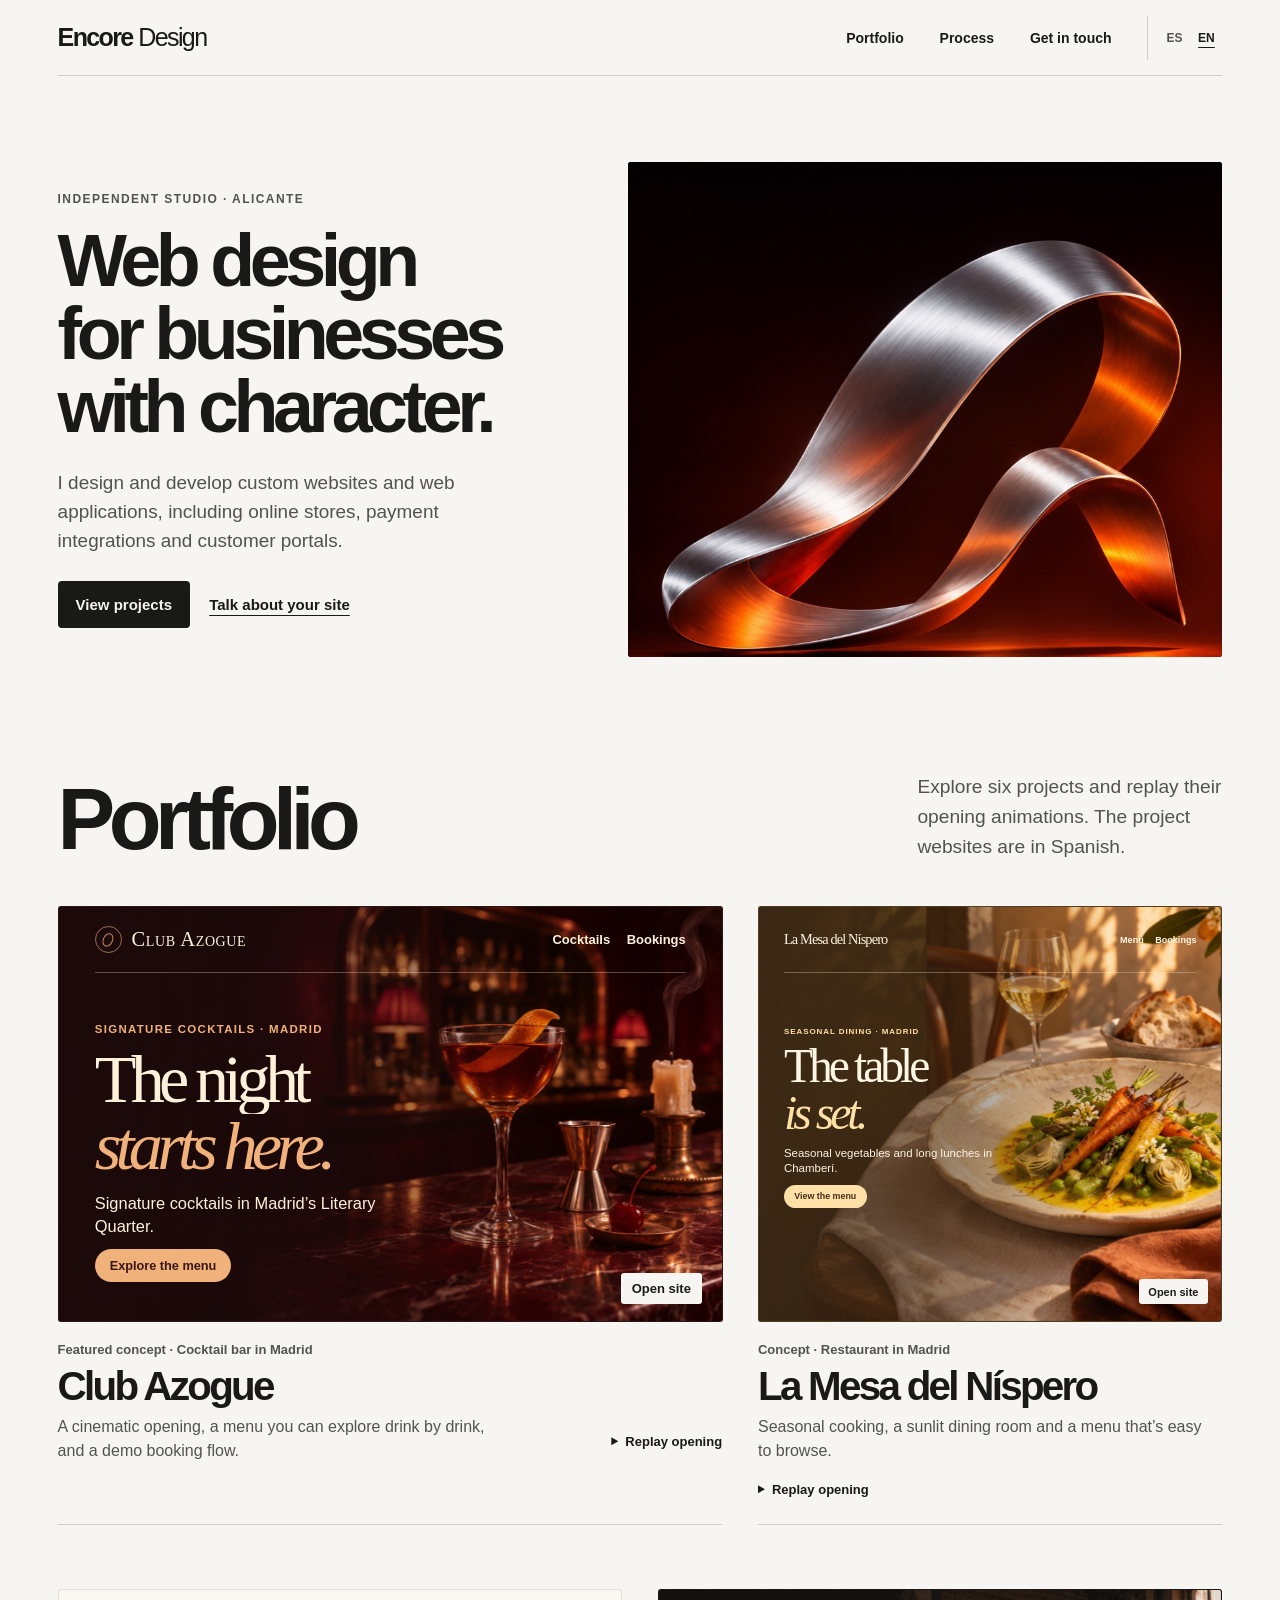
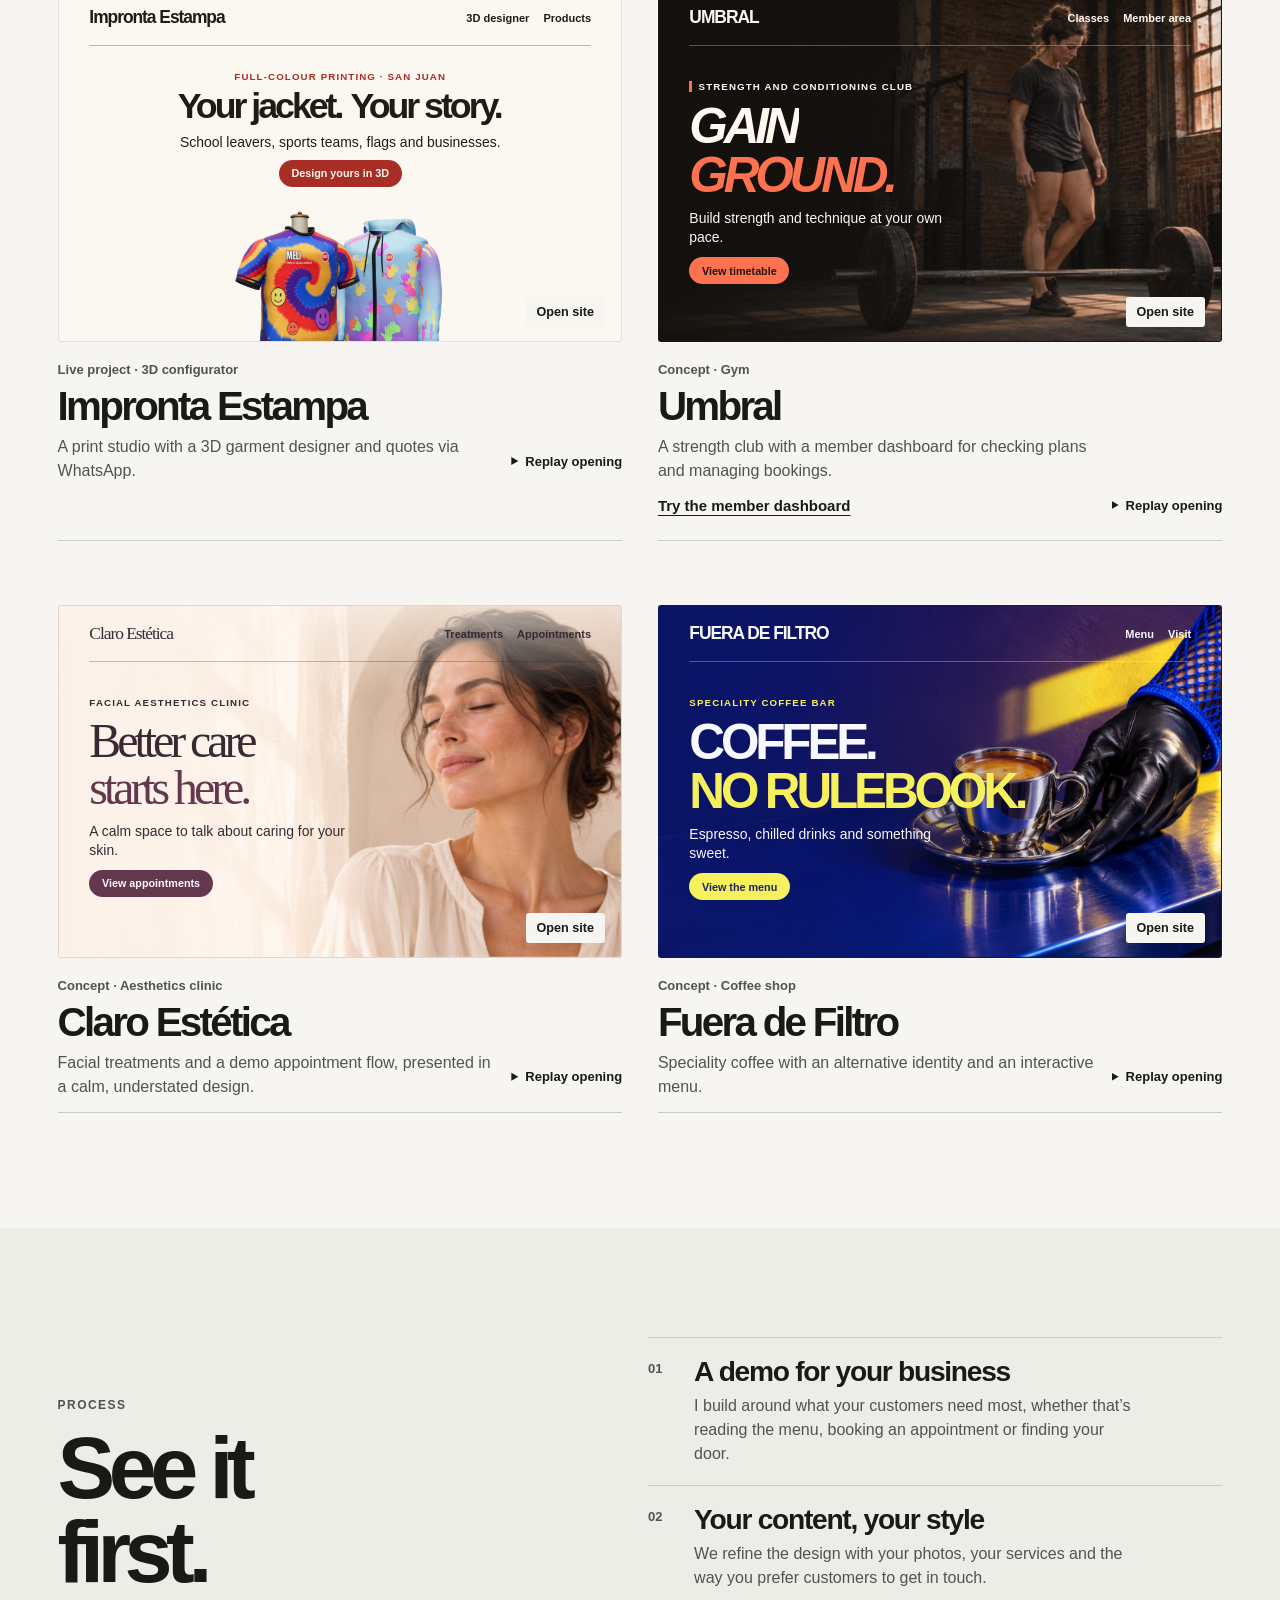
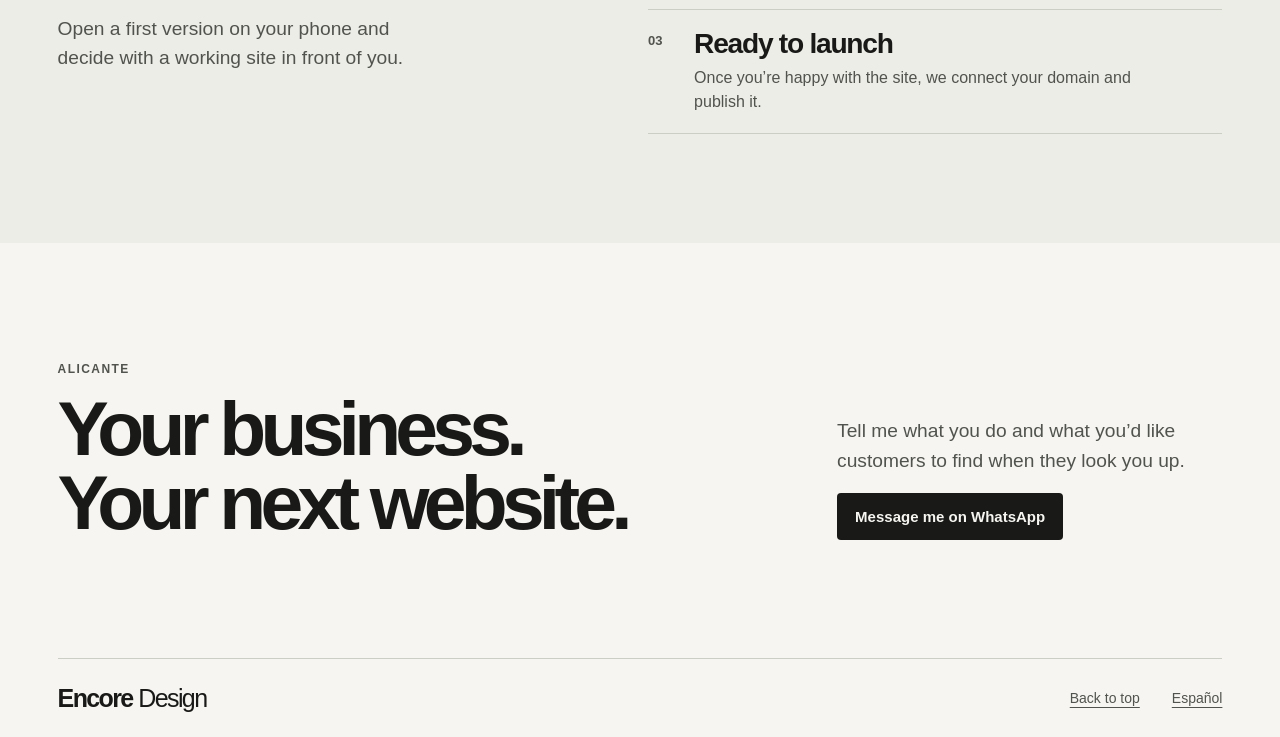
==== en/index.html @ cf83939f "Simplify Encore with a neutral editorial layout" ====
<!doctype html>
<html lang="en">
<head>
  <meta charset="utf-8">
  <meta name="viewport" content="width=device-width, initial-scale=1">
  <meta name="robots" content="noindex">
  <meta name="description" content="Independent web design and development in Alicante. Explore the Encore Design portfolio and get in touch about your project.">
  <meta name="theme-color" content="#f6f5f1">
  <meta property="og:type" content="website">
  <meta property="og:locale" content="en_GB">
  <meta property="og:locale:alternate" content="es_ES">
  <meta property="og:site_name" content="Encore Design">
  <meta property="og:title" content="Encore Design · Web design for businesses with character">
  <meta property="og:description" content="Custom web design and development. Explore six projects by Encore Design.">
  <meta property="og:image" content="https://encore-design.coyoti-trading.chatgpt.site/assets/acera-hero.jpg">
  <meta property="og:image:alt" content="Brushed metal and copper ribbons against a dark backdrop">
  <meta name="twitter:card" content="summary_large_image">
  <title>Encore Design | Web design studio in Alicante</title>
  <link rel="alternate" hreflang="es" href="https://encore-design.coyoti-trading.chatgpt.site/">
  <link rel="alternate" hreflang="en" href="https://encore-design.coyoti-trading.chatgpt.site/en/">
  <link rel="icon" type="image/png" sizes="96x96" href="../assets/encore-favicon-mono.png">
  <link rel="stylesheet" href="../portfolio.css">
  <link rel="stylesheet" href="../proyectos/intro-motion.css">
  <script src="../studio.js" defer></script>
  <script src="../portfolio-previews.js" defer></script>
</head>
<body>
  <a class="skip" href="#main">Skip to content</a>
  <div class="launch" id="top">
    <header class="masthead shell">
      <a class="wordmark" href="../en/" aria-label="Encore Design">
        <span class="wordmark-name">Encore</span> <span class="wordmark-label">Design</span>
      </a>
      <div class="masthead-actions">
        <nav class="primary-nav" aria-label="Main navigation">
          <a href="#work">Portfolio</a>
          <a class="nav-process" href="#process">Process</a>
          <a class="nav-cta" href="#contact">Get in touch</a>
        </nav>
        <nav class="language-switch" aria-label="Language">
          <a href="../" lang="es" hreflang="es" aria-label="Español">ES</a>
          <span aria-current="page" aria-label="English">EN</span>
        </nav>
      </div>
    </header>

    <main id="main">
      <section class="hero shell" aria-labelledby="hero-title">
        <div class="hero-copy">
          <p class="eyebrow">Independent studio · Alicante</p>
          <h1 id="hero-title"><span>Web design</span> <span>for businesses</span> <span>with character.</span></h1>
          <p class="lede">I design and develop custom websites and web applications, including online stores, payment integrations and customer portals.</p>
          <div class="hero-actions">
            <a class="button button-primary" href="#work">View projects</a>
            <a class="button button-secondary" href="#contact">Talk about your site</a>
          </div>
        </div>
        <picture class="hero-media" aria-hidden="true">
          <source media="(max-width: 760px)" srcset="../assets/encore-hero-movil.jpg" width="880" height="1100">
          <img src="../assets/acera-hero.jpg" width="1672" height="941" alt="" fetchpriority="high">
        </picture>
      </section>

      <section class="gallery" id="work" aria-labelledby="work-title">
        <div class="shell work">
          <div class="section-intro">
            <h2 id="work-title">Portfolio</h2>
            <p>Explore six projects and replay their opening animations. The project websites are in Spanish.</p>
          </div>
          <div class="work-grid">
            <article class="project project-azogue">
              <a class="project-stage stage-azogue" href="../proyectos/club-azogue.html" hreflang="es" aria-label="Open Club Azogue" data-preview>
                <div class="mini-page" aria-hidden="true">
                  <img class="mini-art" src="../assets/proyectos/azogue.jpg" alt="">
                  <video class="mini-art mini-film" data-preview-film data-src="../assets/proyectos/azogue-ambiente.mp4" muted playsinline preload="none"></video>
                  <div class="mini-bar"><span class="mini-brand"><span class="mini-symbol"></span>Club Azogue</span><span class="mini-nav"><span>Cocktails</span><span>Bookings</span></span></div>
                  <div class="mini-copy">
                    <span class="mini-kicker">Signature cocktails · Madrid</span>
                    <span class="mini-title"><span class="mini-line"><span>The night</span></span> <span class="mini-line"><span>starts here.</span></span></span>
                    <span class="mini-lede">Signature cocktails in Madrid’s Literary Quarter.</span>
                    <span class="mini-action">Explore the menu</span>
                  </div>
                </div>
                <span class="stage-open" aria-hidden="true">Open site</span>
              </a>
              <div class="project-copy">
                <div>
                  <p class="project-type">Featured concept · Cocktail bar in Madrid</p>
                  <h3>Club Azogue</h3>
                  <p class="project-description">A cinematic opening, a menu you can explore drink by drink, and a demo booking flow.</p>
                </div>
                <button class="replay" type="button" data-replay aria-label="Replay the opening for Club Azogue" hidden>Replay opening</button>
              </div>
            </article>
            <article class="project project-nispero">
              <a class="project-stage stage-nispero" href="../proyectos/mesa-del-nispero.html" hreflang="es" aria-label="Open La Mesa del Níspero" data-preview>
                <div class="mini-page" aria-hidden="true">
                  <img class="mini-art" src="../assets/proyectos/nispero.jpg" alt="" loading="lazy">
                  <div class="mini-bar"><span class="mini-brand">La Mesa del Níspero</span><span class="mini-nav"><span>Menu</span><span>Bookings</span></span></div>
                  <div class="mini-copy">
                    <span class="mini-kicker">Seasonal dining · Madrid</span>
                    <span class="mini-title"><span class="mini-line"><span>The table</span></span> <span class="mini-line"><span>is set.</span></span></span>
                    <span class="mini-lede">Seasonal vegetables and long lunches in Chamberí.</span>
                    <span class="mini-action">View the menu</span>
                  </div>
                </div>
                <span class="stage-open" aria-hidden="true">Open site</span>
              </a>
              <div class="project-copy">
                <div>
                  <p class="project-type">Concept · Restaurant in Madrid</p>
                  <h3>La Mesa del Níspero</h3>
                  <p class="project-description">Seasonal cooking, a sunlit dining room and a menu that’s easy to browse.</p>
                </div>
                <button class="replay" type="button" data-replay aria-label="Replay the opening for La Mesa del Níspero" hidden>Replay opening</button>
              </div>
            </article>
            <article class="project project-impronta">
              <a class="project-stage stage-impronta" href="https://improntaestampa.pages.dev/" hreflang="es" aria-label="Open Impronta Estampa" data-preview>
                <div class="mini-page" aria-hidden="true">
                  <img class="mini-art" src="../assets/impronta-prendas.webp" alt="" loading="lazy">
                  <div class="mini-bar"><span class="mini-brand">Impronta Estampa</span><span class="mini-nav"><span>3D designer</span><span>Products</span></span></div>
                  <div class="mini-copy">
                    <span class="mini-kicker">Full-colour printing · San Juan</span>
                    <span class="mini-title"><span class="mini-line"><span>Your jacket.</span></span> <span class="mini-line"><span>Your story.</span></span></span>
                    <span class="mini-lede">School leavers, sports teams, flags and businesses.</span>
                    <span class="mini-action">Design yours in 3D</span>
                  </div>
                </div>
                <span class="stage-open" aria-hidden="true">Open site</span>
              </a>
              <div class="project-copy">
                <div>
                  <p class="project-type">Live project · 3D configurator</p>
                  <h3>Impronta Estampa</h3>
                  <p class="project-description">A print studio with a 3D garment designer and quotes via WhatsApp.</p>
                </div>
                <button class="replay" type="button" data-replay aria-label="Replay the opening for Impronta Estampa" hidden>Replay opening</button>
              </div>
            </article>
            <article class="project project-umbral">
              <a class="project-stage stage-umbral" href="../proyectos/umbral.html" hreflang="es" aria-label="Open Umbral" data-preview>
                <div class="mini-page" aria-hidden="true">
                  <img class="mini-art" src="../assets/proyectos/umbral-entrenamiento.jpg" alt="" loading="lazy">
                  <div class="mini-bar"><span class="mini-brand">Umbral</span><span class="mini-nav"><span>Classes</span><span>Member area</span></span></div>
                  <div class="mini-copy">
                    <span class="mini-kicker">Strength and conditioning club</span>
                    <span class="mini-title"><span class="mini-line"><span>Gain</span></span> <span class="mini-line"><span>ground.</span></span></span>
                    <span class="mini-lede">Build strength and technique at your own pace.</span>
                    <span class="mini-action">View timetable</span>
                  </div>
                </div>
                <span class="stage-open" aria-hidden="true">Open site</span>
              </a>
              <div class="project-copy">
                <div>
                  <p class="project-type">Concept · Gym</p>
                  <h3>Umbral</h3>
                  <p class="project-description">A strength club with a member dashboard for checking plans and managing bookings.</p>
                  <a class="project-link" href="../proyectos/umbral-socios.html" hreflang="es">Try the member dashboard</a>
                </div>
                <button class="replay" type="button" data-replay aria-label="Replay the opening for Umbral" hidden>Replay opening</button>
              </div>
            </article>
            <article class="project project-claro">
              <a class="project-stage stage-claro" href="../proyectos/claro.html" hreflang="es" aria-label="Open Claro Estética" data-preview>
                <div class="mini-page" aria-hidden="true">
                  <img class="mini-art" src="../assets/proyectos/claro.jpg" alt="" loading="lazy">
                  <div class="mini-bar"><span class="mini-brand">Claro Estética</span><span class="mini-nav"><span>Treatments</span><span>Appointments</span></span></div>
                  <div class="mini-copy">
                    <span class="mini-kicker">Facial aesthetics clinic</span>
                    <span class="mini-title"><span class="mini-line"><span>Better care</span></span> <span class="mini-line"><span>starts here.</span></span></span>
                    <span class="mini-lede">A calm space to talk about caring for your skin.</span>
                    <span class="mini-action">View appointments</span>
                  </div>
                </div>
                <span class="stage-open" aria-hidden="true">Open site</span>
              </a>
              <div class="project-copy">
                <div>
                  <p class="project-type">Concept · Aesthetics clinic</p>
                  <h3>Claro Estética</h3>
                  <p class="project-description">Facial treatments and a demo appointment flow, presented in a calm, understated design.</p>
                </div>
                <button class="replay" type="button" data-replay aria-label="Replay the opening for Claro Estética" hidden>Replay opening</button>
              </div>
            </article>
            <article class="project project-filtro">
              <a class="project-stage stage-filtro" href="../proyectos/fuera-de-filtro.html" hreflang="es" aria-label="Open Fuera de Filtro" data-preview>
                <div class="mini-page" aria-hidden="true">
                  <img class="mini-art" src="../assets/proyectos/filtro.jpg" alt="" loading="lazy">
                  <div class="mini-bar"><span class="mini-brand">Fuera de Filtro</span><span class="mini-nav"><span>Menu</span><span>Visit</span></span></div>
                  <div class="mini-copy">
                    <span class="mini-kicker">Speciality coffee bar</span>
                    <span class="mini-title"><span class="mini-line"><span>Coffee.</span></span> <span class="mini-line"><span>No rulebook.</span></span></span>
                    <span class="mini-lede">Espresso, chilled drinks and something sweet.</span>
                    <span class="mini-action">View the menu</span>
                  </div>
                </div>
                <span class="stage-open" aria-hidden="true">Open site</span>
              </a>
              <div class="project-copy">
                <div>
                  <p class="project-type">Concept · Coffee shop</p>
                  <h3>Fuera de Filtro</h3>
                  <p class="project-description">Speciality coffee with an alternative identity and an interactive menu.</p>
                </div>
                <button class="replay" type="button" data-replay aria-label="Replay the opening for Fuera de Filtro" hidden>Replay opening</button>
              </div>
            </article>
          </div>
        </div>
      </section>

      <section class="process" id="process" aria-labelledby="process-title">
        <div class="shell process-layout">
          <div>
            <p class="eyebrow">Process</p>
            <h2 id="process-title">See it<br>first.</h2>
            <p class="process-lede">Open a first version on your phone and decide with a working site in front of you.</p>
          </div>
          <ol class="process-list" role="list">
            <li><span class="process-step" aria-hidden="true">01</span><h3>A demo for your business</h3><p>I build around what your customers need most, whether that’s reading the menu, booking an appointment or finding your door.</p></li>
            <li><span class="process-step" aria-hidden="true">02</span><h3>Your content, your style</h3><p>We refine the design with your photos, your services and the way you prefer customers to get in touch.</p></li>
            <li><span class="process-step" aria-hidden="true">03</span><h3>Ready to launch</h3><p>Once you’re happy with the site, we connect your domain and publish it.</p></li>
          </ol>
        </div>
      </section>

      <section class="contact" id="contact" aria-labelledby="contact-title">
        <div class="shell contact-layout">
          <div>
            <p class="eyebrow">Alicante</p>
            <h2 id="contact-title">Your business.<br>Your next website.</h2>
          </div>
          <div class="contact-action">
            <p>Tell me what you do and what you’d like customers to find when they look you up.</p>
            <a class="button button-primary" id="contact-link" data-whatsapp-message="Hi, I’d like to talk about a website for my business." hidden>Message me on WhatsApp</a>
            <p id="contact-note" class="contact-note">Contact details will be available when the site launches.</p>
          </div>
        </div>
      </section>
    </main>
  </div>

  <footer class="site-footer">
    <div class="shell">
      <a class="wordmark" href="../en/" aria-label="Encore Design">
        <span class="wordmark-name">Encore</span> <span class="wordmark-label">Design</span>
      </a>
      <div class="footer-actions">
        <a class="top-link" href="#top">Back to top</a>
        <a class="footer-language" href="../" lang="es" hreflang="es">Español</a>
      </div>
    </div>
  </footer>
</body>
</html>
---- portfolio.css ----
:root {
  color-scheme: light;
  --paper: #f6f5f1;
  --surface: #edede7;
  --ink: #191a18;
  --muted: #51534e;
  --line: #cbcec5;
  --shell: min(100% - clamp(64px, 9vw, 146px), 1320px);
  font-family: "Helvetica Neue", Arial, sans-serif;
  background: var(--paper);
  color: var(--ink);
}

* { box-sizing: border-box; }
body, h1, h2, h3, p { margin: 0; }
html { scroll-behavior: smooth; }
a { color: inherit; }
img { display: block; max-width: 100%; }
[hidden] { display: none !important; }
:focus-visible { outline: 2px solid var(--ink); outline-offset: 5px; }
.shell { width: var(--shell); margin-inline: auto; }
.skip { position: absolute; z-index: 2; top: 12px; left: 12px; padding: 14px; transform: translateY(-180%); background: white; }
.skip:focus { transform: none; }

.masthead { display: flex; min-height: 76px; align-items: center; justify-content: space-between; gap: 20px; border-bottom: 1px solid var(--line); }
.wordmark { display: inline-flex; flex: 0 0 auto; align-items: baseline; gap: .23em; font-size: clamp(19px, 2vw, 25px); letter-spacing: -.065em; text-decoration: none; white-space: nowrap; }
.wordmark-name { font-weight: 760; }
.wordmark-label { font-weight: 460; }
.masthead-actions, .primary-nav { display: flex; align-items: center; gap: clamp(15px, 2.8vw, 42px); }
.primary-nav a { display: inline-flex; min-height: 44px; align-items: center; font-size: 14px; font-weight: 620; text-decoration: none; }
.primary-nav a:hover, .language-switch a:hover { text-decoration: underline; text-underline-offset: 5px; }
.language-switch { display: flex; flex: 0 0 auto; align-items: center; padding-inline-start: 10px; border-inline-start: 1px solid var(--line); }
.language-switch span, .language-switch a { display: grid; place-items: center; min-width: 32px; min-height: 44px; color: var(--muted); font-size: 12px; font-weight: 650; text-decoration: none; }
.language-switch span { color: var(--ink); text-decoration: underline; text-underline-offset: 5px; }

.hero { display: grid; grid-template-columns: minmax(0, .92fr) minmax(0, 1.08fr); align-items: center; gap: clamp(28px, 5vw, 82px); padding-block: clamp(55px, 6.7vw, 110px) clamp(38px, 4vw, 68px); }
.hero-media { display: block; width: 100%; aspect-ratio: 1.2; overflow: hidden; border-radius: 3px; background: #180e0b; }
.hero-media img { width: 100%; height: 100%; object-fit: cover; object-position: 88% center; }
.eyebrow { color: var(--muted); font-size: 12px; font-weight: 690; line-height: 1.4; letter-spacing: .12em; text-transform: uppercase; }
.hero h1 { margin-top: 17px; font-size: clamp(45px, 5.75vw, 89px); font-weight: 690; line-height: .99; letter-spacing: -.074em; }
.hero h1 span { display: block; }
.lede { max-width: 420px; margin-top: 24px; color: var(--muted); font-size: clamp(17px, 1.48vw, 21px); line-height: 1.55; }
.hero-actions { display: flex; flex-wrap: wrap; align-items: center; gap: 5px clamp(13px, 1.5vw, 24px); margin-top: 25px; }
.button { display: inline-flex; align-items: center; justify-content: center; width: fit-content; min-height: 47px; border-radius: 4px; font-size: 15px; font-weight: 680; text-decoration: none; }
.button-primary { padding: 11px 18px; background: var(--ink); color: var(--paper); transition: background-color 160ms ease; }
.button-primary:hover { background: #3b3e38; }
.button-secondary { text-decoration: underline; text-underline-offset: 5px; }
.button-secondary:hover { color: var(--muted); }

.work { padding-block: clamp(34px, 5vw, 75px) clamp(68px, 9vw, 136px); }
.section-intro { display: grid; grid-template-columns: minmax(0, 1fr) minmax(0, 305px); align-items: end; gap: 24px; }
h2 { font-size: clamp(47px, 6.75vw, 100px); font-weight: 670; line-height: .97; letter-spacing: -.075em; }
.section-intro > p, .process-lede, .contact-action p { max-width: 380px; color: var(--muted); font-size: clamp(17px, 1.5vw, 20px); line-height: 1.55; }

.work-grid { display: grid; grid-template-columns: repeat(2, minmax(0, 1fr)); gap: clamp(35px, 5vw, 76px) clamp(20px, 2.8vw, 40px); margin-top: clamp(27px, 3.5vw, 51px); }
.project { min-width: 0; border-bottom: 1px solid var(--line); }
.project-stage { position: relative; display: block; width: 100%; aspect-ratio: 16 / 10; container-type: inline-size; isolation: isolate; overflow: hidden; border: 1px solid #191a181b; border-radius: 3px; background: var(--preview-bg); color: var(--preview-ink); text-decoration: none; }

.stage-azogue { --preview-bg: #311418; --preview-ink: #fff0da; --preview-accent: #f1b17b; --preview-button-ink: #371614; --preview-shade: linear-gradient(90deg, #1d0b0cec, #210e0e8a 43%, transparent 78%); }
.stage-nispero { --preview-bg: #584126; --preview-ink: #fff6e4; --preview-accent: #ffe1a8; --preview-button-ink: #432c18; --preview-shade: linear-gradient(90deg, #382716d9, #3827168c 38%, transparent 76%); }
.stage-impronta { --preview-bg: #fbf8f2; --preview-ink: #211b18; --preview-accent: #a82e25; --preview-button-ink: #fff8f0; }
.stage-umbral { --preview-bg: #1d1816; --preview-ink: #fff8f1; --preview-accent: #ff7250; --preview-button-ink: #21120e; --preview-shade: linear-gradient(90deg, #14110ef1, #18141178 47%, transparent 78%); }
.stage-claro { --preview-bg: #fbecdf; --preview-ink: #3a2832; --preview-accent: #63384e; --preview-button-ink: #fff9f5; --preview-shade: linear-gradient(90deg, #fcf1e9ee, #fff5ec99 37%, transparent 70%), linear-gradient(180deg, #fff5ecb0, transparent 25%); }
.stage-filtro { --preview-bg: #111a6e; --preview-ink: #f8f9ff; --preview-accent: #f6f05d; --preview-button-ink: #1a225c; --preview-shade: linear-gradient(90deg, #0d1666cb, #0e176261 47%, transparent 80%); }

.mini-page, .mini-art, .mini-page::after { position: absolute; inset: 0; }
.mini-page { isolation: isolate; }
.mini-art { width: 100%; height: 100%; object-fit: cover; object-position: 62% center; z-index: -2; }
.mini-film { opacity: 0; transition: opacity 370ms ease; }
.mini-film.is-ready { opacity: 1; }
.mini-page::after { content: ""; z-index: -1; background: var(--preview-shade, none); }
.mini-bar { position: absolute; display: flex; top: 0; inset-inline: 5.4%; height: 16%; align-items: center; justify-content: space-between; border-bottom: 1px solid color-mix(in srgb, var(--preview-ink) 29%, transparent); }
.mini-brand { font-size: 3.1cqw; font-weight: 790; letter-spacing: -.06em; }
.mini-nav { display: flex; gap: 2.5cqw; font-size: 1.96cqw; font-weight: 670; }
.mini-copy { position: absolute; top: 26%; right: 4%; left: 5.4%; display: grid; justify-items: start; row-gap: 1.8cqw; }
.mini-kicker { font-size: 1.73cqw; font-weight: 760; letter-spacing: .115em; text-transform: uppercase; }
.mini-title { font-size: 8.8cqw; line-height: .83; font-weight: 890; letter-spacing: -.084em; }
.mini-line { display: block; width: fit-content; overflow: hidden; padding: .06em .06em .09em 0; }
.mini-line > span { display: block; }
.mini-line:last-child { color: var(--preview-accent); }
.mini-lede { max-width: 52%; font-size: 2.48cqw; line-height: 1.35; }
.mini-action { display: inline-flex; border-radius: 30px; padding: 1.35cqw 2.25cqw; background: var(--preview-accent); color: var(--preview-button-ink); font-size: 1.92cqw; font-weight: 760; }

.stage-azogue .mini-brand, .stage-nispero .mini-brand, .stage-claro .mini-brand, .stage-azogue .mini-title, .stage-nispero .mini-title, .stage-claro .mini-title { font-family: Georgia, serif; font-weight: 400; }
.stage-azogue .mini-brand { font-variant: small-caps; letter-spacing: .03em; }
.stage-azogue .mini-brand { display: inline-flex; align-items: center; gap: 1.45cqw; }
.mini-symbol { display: grid; place-items: center; width: 4.1cqw; height: 4.1cqw; border: 1px solid #efae7a99; border-radius: 50%; }
.mini-symbol::after { content: ""; width: 1.25cqw; height: 1.75cqw; border: 1px solid #efae7acc; border-radius: 50%; transform: rotate(26deg); }
.stage-azogue .mini-title, .stage-nispero .mini-title { font-size: 10.3cqw; }
.stage-azogue .mini-line:last-child, .stage-nispero .mini-line:last-child { font-style: italic; }
.stage-azogue .mini-kicker, .stage-nispero .mini-kicker { color: var(--preview-accent); }
.stage-claro .mini-title { font-size: 8.5cqw; }
.stage-filtro .mini-title, .stage-umbral .mini-title, .stage-filtro .mini-brand, .stage-umbral .mini-brand { text-transform: uppercase; }
.stage-umbral .mini-title { font-style: italic; }
.stage-umbral .mini-kicker { border-left: .58cqw solid var(--preview-accent); padding-left: 1.1cqw; }
.stage-filtro .mini-kicker { color: var(--preview-accent); }
.stage-impronta .mini-art { inset: 60% 11% auto; width: 78%; height: 61%; object-fit: contain; object-position: center top; }
.stage-impronta .mini-brand { font-weight: 850; }
.stage-impronta .mini-copy { inset: 23% 4% auto; row-gap: 1.45cqw; justify-items: center; text-align: center; }
.stage-impronta .mini-kicker { color: var(--preview-accent); }
.stage-impronta .mini-title { font-size: 6.35cqw; }
.stage-impronta .mini-line { display: inline-block; vertical-align: top; }
.stage-impronta .mini-line:last-child { color: inherit; }
.stage-impronta .mini-lede { max-width: 88%; }

.stage-open { position: absolute; z-index: 1; right: 3%; bottom: 4%; padding: .63em .83em; border-radius: 3px; background: var(--paper); color: var(--ink); font-size: clamp(11px, 2.25cqw, 13px); font-weight: 700; }
.project-stage:hover .stage-open, .project-stage:focus-visible .stage-open { background: var(--ink); color: var(--paper); }

.project-copy { display: grid; grid-template-columns: minmax(0, 1fr) auto; align-items: end; gap: 4px 17px; padding: 19px 0 13px; }
.project-nispero .project-copy { grid-template-columns: 1fr; }
.project-copy h3 { margin-top: 6px; font-size: clamp(29px, 3.15vw, 47px); font-weight: 680; line-height: 1.02; letter-spacing: -.067em; }
.project-type { color: var(--muted); font-size: 13px; font-weight: 650; line-height: 1.45; }
.project-description { max-width: 450px; margin-top: 8px; color: var(--muted); font-size: 16px; line-height: 1.5; }
.project-link { display: inline-flex; align-items: center; min-height: 44px; color: var(--ink); font-size: 15px; font-weight: 650; text-underline-offset: 4px; }
.project-link:hover { color: var(--muted); }
.replay { display: inline-flex; align-items: center; gap: 7px; width: fit-content; min-height: 44px; padding: 0; border: 0; background: none; color: var(--ink); white-space: nowrap; cursor: pointer; font: 650 13px/1 "Helvetica Neue", Arial, sans-serif; }
.replay::before { content: ""; width: 7px; height: 8px; background: currentColor; clip-path: polygon(0 0, 100% 50%, 0 100%); }
.replay:hover { text-decoration: underline; text-underline-offset: 4px; }

@media (prefers-reduced-motion: no-preference) {
  .is-playing .mini-line > span { animation: line-entrance 780ms cubic-bezier(.2,.75,.22,1) both; }
  .is-playing .mini-line:nth-child(2) > span { animation-delay: 115ms; }
  .is-playing .mini-kicker, .is-playing .mini-lede, .is-playing .mini-action { animation: copy-entrance 650ms 170ms ease both; }
  .is-playing .mini-action { animation-delay: 245ms; }
  .stage-impronta.is-playing .mini-art, .stage-azogue.is-playing img.mini-art, .stage-claro.is-playing .mini-art { animation: quiet-entrance 1450ms ease-out both; }
  .stage-azogue.is-playing .mini-line > span { animation-duration: 990ms; }
  .stage-azogue.is-playing .mini-line:nth-child(2) > span { animation-delay: 210ms; }
  .stage-nispero.is-playing .mini-art, .stage-umbral.is-playing .mini-art { animation: zoom-entrance 1150ms ease-out both; }
  .stage-filtro.is-playing .mini-art { animation: shutter-entrance 850ms cubic-bezier(.2,.72,.2,1) both; }
  .stage-claro.is-playing .mini-line > span { animation-name: copy-entrance; animation-duration: 1050ms; }
}

.process { background: var(--surface); }
.process-layout { display: grid; grid-template-columns: minmax(0, .85fr) minmax(0, 1fr); align-items: center; gap: clamp(28px, 8vw, 120px); padding-block: clamp(64px, 8.5vw, 130px); }
.process h2, .contact h2 { margin-top: 13px; }
.process-lede { margin-top: 19px; }
.process-list { margin: 0; padding: 0; list-style: none; }
.process-list li { position: relative; padding: 18px 0 19px 46px; border-top: 1px solid var(--line); }
.process-list li:last-child { border-bottom: 1px solid var(--line); }
.process-step { position: absolute; top: 23px; left: 0; color: var(--muted); font-size: 13px; font-weight: 640; font-variant-numeric: tabular-nums; }
.process-list h3 { font-size: clamp(21px, 2.2vw, 31px); font-weight: 670; letter-spacing: -.045em; }
.process-list p { max-width: 440px; margin-top: 6px; color: var(--muted); font-size: 16px; line-height: 1.5; }

.contact-layout { display: grid; grid-template-columns: minmax(0, 1.3fr) minmax(0, .7fr); gap: clamp(25px, 5vw, 74px); align-items: end; padding-block: clamp(65px, 9.25vw, 135px); }
.contact h2 { font-size: clamp(43px, 6vw, 91px); }
.contact-action .button { margin-top: 17px; }
.contact-note { margin-top: 16px; }
.site-footer .shell { display: flex; align-items: center; justify-content: space-between; gap: 16px; padding-block: 17px; border-top: 1px solid var(--line); }
.footer-actions { display: flex; flex-wrap: wrap; justify-content: flex-end; gap: 0 clamp(12px, 2.5vw, 32px); }
.footer-actions a { display: inline-flex; align-items: center; min-height: 44px; color: var(--muted); font-size: 14px; text-underline-offset: 4px; }

@media (max-width: 1000px) {
  .project-copy { grid-template-columns: 1fr; }
}

@media (min-width: 1001px) {
  .work-grid { grid-template-columns: repeat(12, minmax(0, 1fr)); }
  .project { grid-column: span 6; }
  .project-azogue { grid-column: span 7; }
  .project-nispero { grid-column: span 5; }
  .project-azogue .project-stage, .project-nispero .project-stage { height: clamp(296px, 32.5vw, 432px); aspect-ratio: auto; }
  .stage-azogue .mini-copy { top: 28%; }
  .stage-nispero .mini-copy { top: 29%; }
}

@media (max-width: 760px) {
  :root { --shell: calc(100% - 36px); }
  .masthead { min-height: 64px; gap: 13px; }
  .masthead-actions, .primary-nav { gap: 12px; }
  .masthead .nav-process { display: none; }
  .primary-nav a { font-size: 13px; }
  .language-switch { padding-inline-start: 6px; }
  .hero { grid-template-columns: 1fr; gap: 26px; padding-block: 49px 33px; }
  .hero h1 { margin-top: 13px; font-size: clamp(42px, 11.25vw, 70px); }
  .lede { max-width: 440px; margin-top: 16px; }
  .hero-actions { margin-top: 17px; }
  .hero-media { aspect-ratio: 1.24; }
  .hero-media img { object-position: center 65%; }
  .section-intro, .contact-layout, .process-layout, .work-grid { grid-template-columns: 1fr; gap: 15px; }
  .work-grid { gap: 34px; margin-top: 25px; }
  .section-intro > p { max-width: 340px; }
  .project-stage { aspect-ratio: 4 / 3; }
  .project-azogue .project-stage { aspect-ratio: 1.14; }
  .mini-bar { height: 15%; }
  .mini-brand { font-size: 3.7cqw; }
  .mini-nav { font-size: 2.55cqw; }
  .mini-copy { top: 26%; row-gap: 2.05cqw; }
  .mini-kicker { font-size: 2cqw; }
  .mini-title { font-size: 10.2cqw; }
  .stage-azogue .mini-title, .stage-nispero .mini-title { font-size: 11.5cqw; }
  .stage-azogue .mini-copy { top: 29%; }
  .mini-lede { max-width: 59%; font-size: 2.9cqw; }
  .mini-action { font-size: 2.4cqw; }
  .stage-impronta .mini-title { font-size: 7.2cqw; }
  .stage-impronta .mini-art { inset: 53% 8% auto; width: 84%; height: 66%; }
  .stage-open { font-size: 12px; }
  .project-copy { padding-top: 16px; }
  .process-layout { gap: 27px; }
  .process-list li { padding-left: 37px; }
  .contact-layout { gap: 24px; }
}

@media (max-width: 455px) {
  .masthead .nav-cta { display: none; }
}

@media (max-width: 365px) {
  :root { --shell: calc(100% - 28px); }
  .hero .button { font-size: 14px; }
  .button-primary { padding-inline: 14px; }
  .masthead-actions { gap: 8px; }
  .primary-nav a { font-size: 12px; }
}

@media (prefers-reduced-motion: reduce) {
  html { scroll-behavior: auto; }
  *, *::before, *::after { animation: none !important; transition: none !important; }
}
---- proyectos/intro-motion.css ----
@keyframes line-entrance { from { transform: translateY(102%); } to { transform: translateY(0); } }
@keyframes copy-entrance { from { opacity: 0; transform: translateY(12px); } to { opacity: 1; transform: translateY(0); } }
@keyframes focus-entrance { from { filter: blur(9px) brightness(.55); transform: scale(1.035); } to { filter: blur(0) brightness(1); transform: scale(1); } }
@keyframes zoom-entrance { from { transform: scale(1.13) translateX(2%); opacity: .65; } to { transform: scale(1) translateX(0); opacity: 1; } }
@keyframes quiet-entrance { from { opacity: .28; transform: scale(1.035); } to { opacity: 1; transform: scale(1); } }
@keyframes shutter-entrance { from { clip-path: inset(0 0 0 100%); } to { clip-path: inset(0); } }
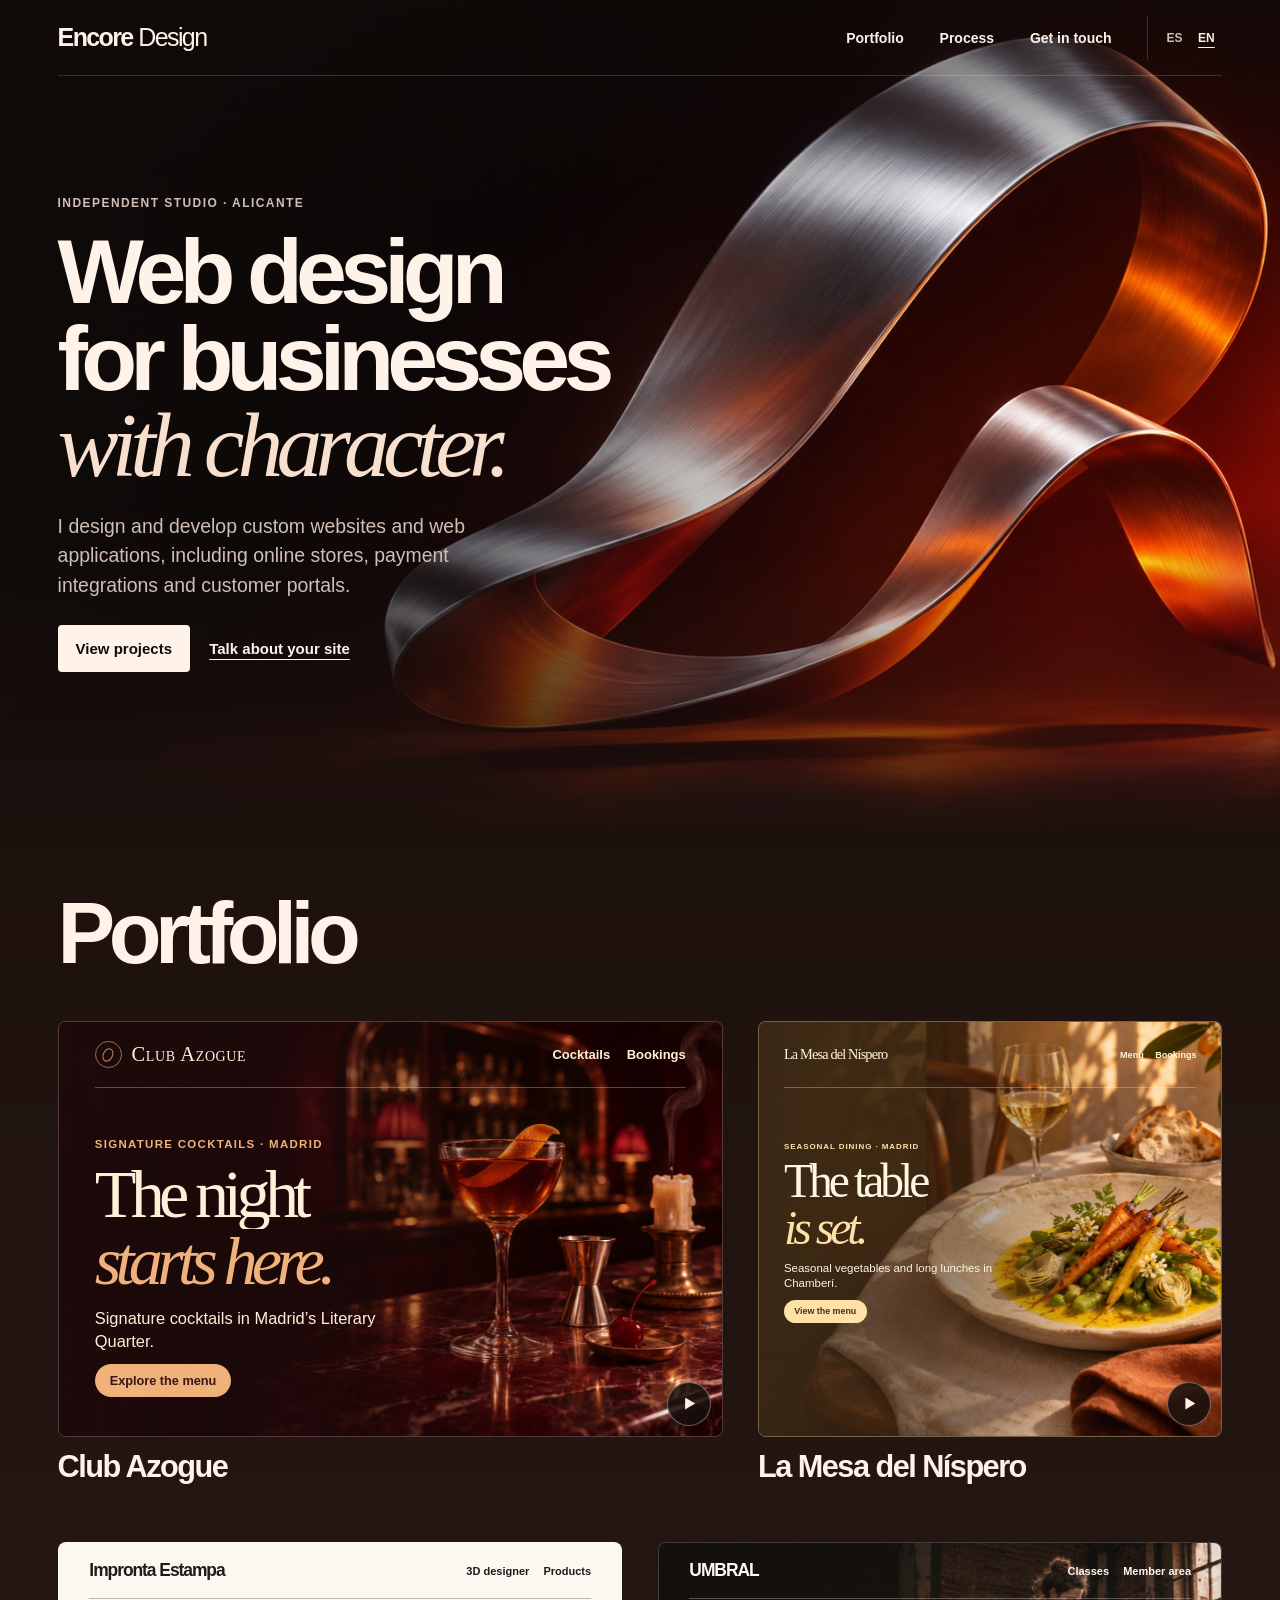
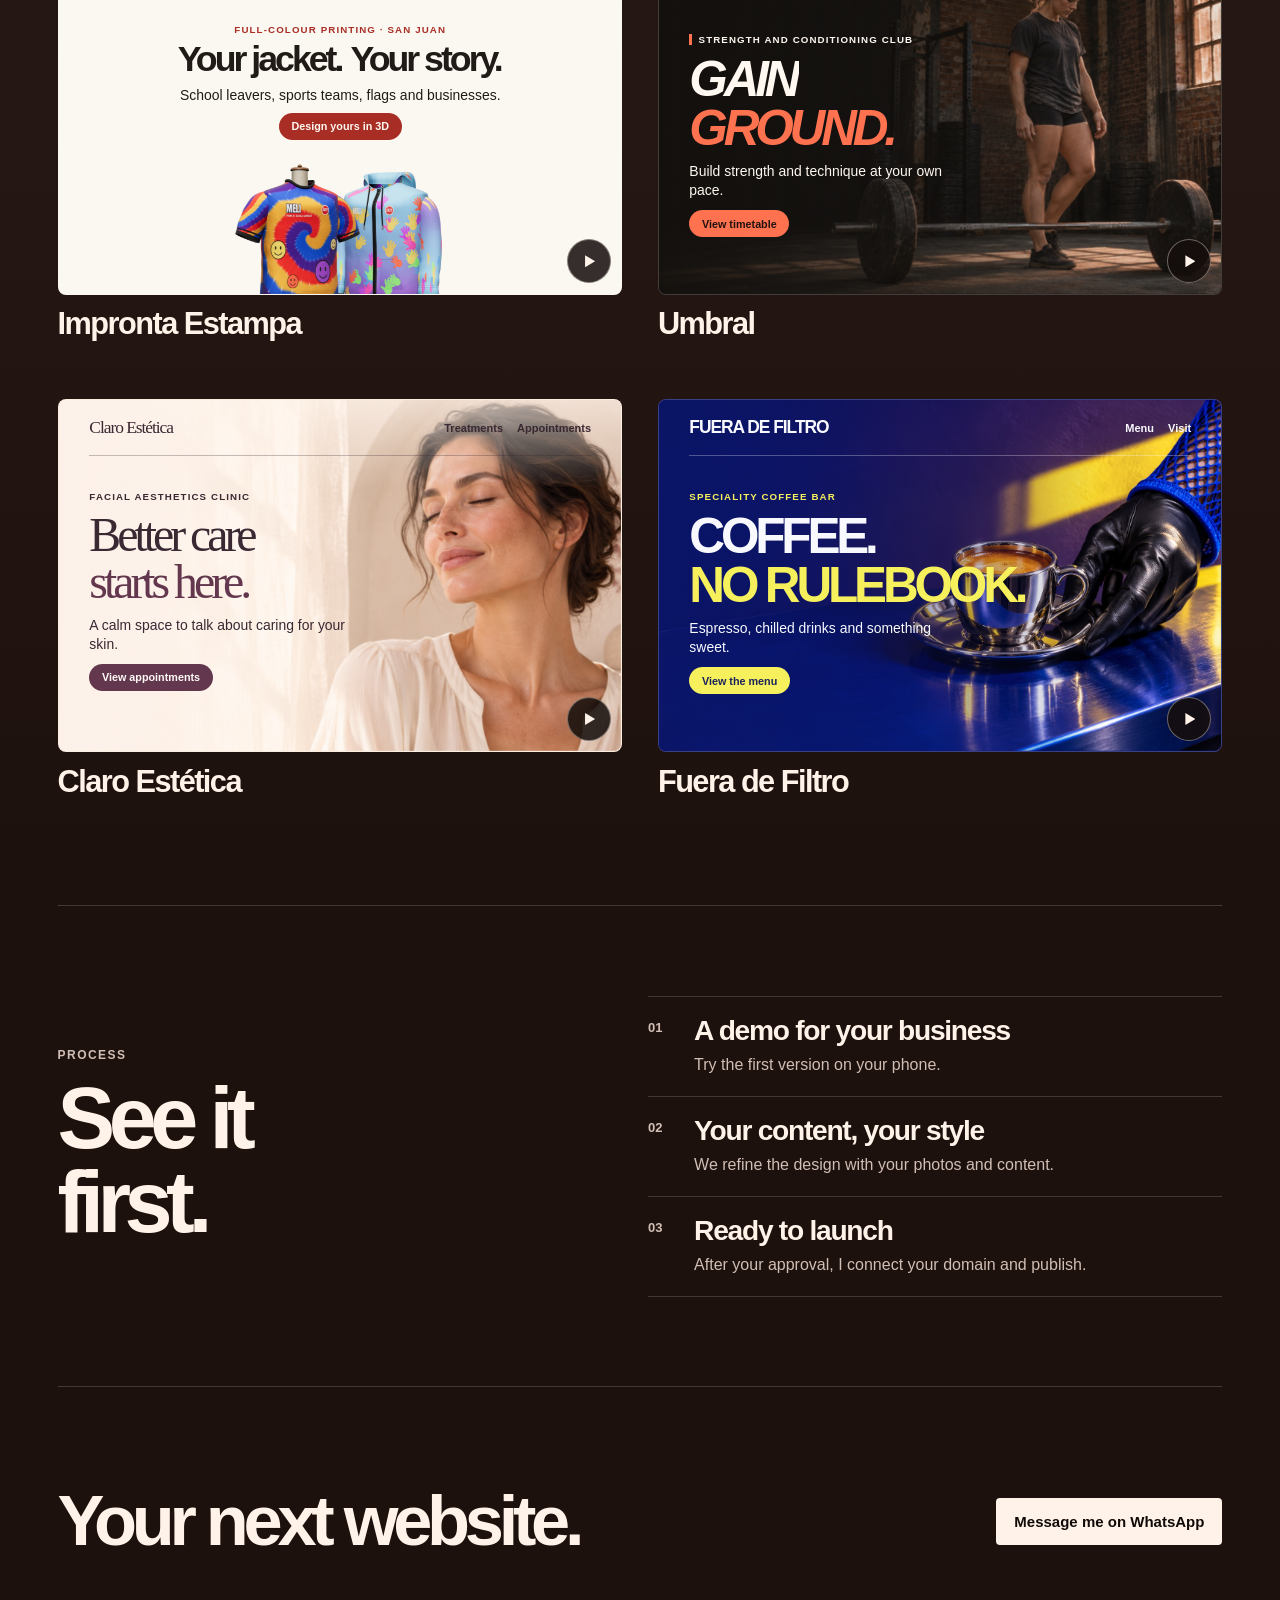
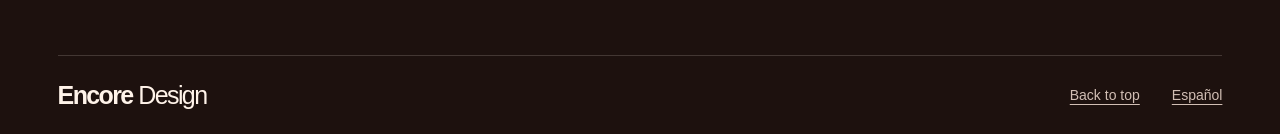
==== commit d2d13d68: "Restore the integrated dark hero and simplify project captions" ====
--- a/en/index.html
+++ b/en/index.html
@@ -5,7 +5,7 @@
   <meta name="viewport" content="width=device-width, initial-scale=1">
   <meta name="robots" content="noindex">
   <meta name="description" content="Independent web design and development in Alicante. Explore the Encore Design portfolio and get in touch about your project.">
-  <meta name="theme-color" content="#f6f5f1">
+  <meta name="theme-color" content="#100b09">
   <meta property="og:type" content="website">
   <meta property="og:locale" content="en_GB">
   <meta property="og:locale:alternate" content="es_ES">
@@ -45,10 +45,10 @@
     </header>
 
     <main id="main">
-      <section class="hero shell" aria-labelledby="hero-title">
-        <div class="hero-copy">
+      <section class="hero" aria-labelledby="hero-title">
+        <div class="hero-copy shell">
           <p class="eyebrow">Independent studio · Alicante</p>
-          <h1 id="hero-title"><span>Web design</span> <span>for businesses</span> <span>with character.</span></h1>
+          <h1 id="hero-title"><span>Web design</span> <span>for businesses</span> <span class="hero-emphasis">with character.</span></h1>
           <p class="lede">I design and develop custom websites and web applications, including online stores, payment integrations and customer portals.</p>
           <div class="hero-actions">
             <a class="button button-primary" href="#work">View projects</a>
@@ -63,150 +63,116 @@
 
       <section class="gallery" id="work" aria-labelledby="work-title">
         <div class="shell work">
-          <div class="section-intro">
-            <h2 id="work-title">Portfolio</h2>
-            <p>Explore six projects and replay their opening animations. The project websites are in Spanish.</p>
-          </div>
+          <h2 id="work-title">Portfolio</h2>
           <div class="work-grid">
             <article class="project project-azogue">
-              <a class="project-stage stage-azogue" href="../proyectos/club-azogue.html" hreflang="es" aria-label="Open Club Azogue" data-preview>
-                <div class="mini-page" aria-hidden="true">
-                  <img class="mini-art" src="../assets/proyectos/azogue.jpg" alt="">
-                  <video class="mini-art mini-film" data-preview-film data-src="../assets/proyectos/azogue-ambiente.mp4" muted playsinline preload="none"></video>
-                  <div class="mini-bar"><span class="mini-brand"><span class="mini-symbol"></span>Club Azogue</span><span class="mini-nav"><span>Cocktails</span><span>Bookings</span></span></div>
-                  <div class="mini-copy">
-                    <span class="mini-kicker">Signature cocktails · Madrid</span>
-                    <span class="mini-title"><span class="mini-line"><span>The night</span></span> <span class="mini-line"><span>starts here.</span></span></span>
-                    <span class="mini-lede">Signature cocktails in Madrid’s Literary Quarter.</span>
-                    <span class="mini-action">Explore the menu</span>
-                  </div>
-                </div>
-                <span class="stage-open" aria-hidden="true">Open site</span>
-              </a>
-              <div class="project-copy">
-                <div>
-                  <p class="project-type">Featured concept · Cocktail bar in Madrid</p>
-                  <h3>Club Azogue</h3>
-                  <p class="project-description">A cinematic opening, a menu you can explore drink by drink, and a demo booking flow.</p>
-                </div>
-                <button class="replay" type="button" data-replay aria-label="Replay the opening for Club Azogue" hidden>Replay opening</button>
-              </div>
+              <div class="project-visual">
+                <a class="project-stage stage-azogue" href="../proyectos/club-azogue.html" hreflang="es" aria-label="Open Club Azogue" data-preview>
+                  <div class="mini-page" aria-hidden="true">
+                    <img class="mini-art" src="../assets/proyectos/azogue.jpg" alt="">
+                    <video class="mini-art mini-film" data-preview-film data-src="../assets/proyectos/azogue-ambiente.mp4" muted playsinline preload="none"></video>
+                    <div class="mini-bar"><span class="mini-brand"><span class="mini-symbol"></span>Club Azogue</span><span class="mini-nav"><span>Cocktails</span><span>Bookings</span></span></div>
+                    <div class="mini-copy">
+                      <span class="mini-kicker">Signature cocktails · Madrid</span>
+                      <span class="mini-title"><span class="mini-line"><span>The night</span></span> <span class="mini-line"><span>starts here.</span></span></span>
+                      <span class="mini-lede">Signature cocktails in Madrid’s Literary Quarter.</span>
+                      <span class="mini-action">Explore the menu</span>
+                    </div>
+                  </div>
+                </a>
+                <button class="replay" type="button" data-replay aria-label="Replay the opening for Club Azogue" hidden></button>
+              </div>
+              <h3 class="project-name">Club Azogue</h3>
             </article>
             <article class="project project-nispero">
-              <a class="project-stage stage-nispero" href="../proyectos/mesa-del-nispero.html" hreflang="es" aria-label="Open La Mesa del Níspero" data-preview>
-                <div class="mini-page" aria-hidden="true">
-                  <img class="mini-art" src="../assets/proyectos/nispero.jpg" alt="" loading="lazy">
-                  <div class="mini-bar"><span class="mini-brand">La Mesa del Níspero</span><span class="mini-nav"><span>Menu</span><span>Bookings</span></span></div>
-                  <div class="mini-copy">
-                    <span class="mini-kicker">Seasonal dining · Madrid</span>
-                    <span class="mini-title"><span class="mini-line"><span>The table</span></span> <span class="mini-line"><span>is set.</span></span></span>
-                    <span class="mini-lede">Seasonal vegetables and long lunches in Chamberí.</span>
-                    <span class="mini-action">View the menu</span>
-                  </div>
-                </div>
-                <span class="stage-open" aria-hidden="true">Open site</span>
-              </a>
-              <div class="project-copy">
-                <div>
-                  <p class="project-type">Concept · Restaurant in Madrid</p>
-                  <h3>La Mesa del Níspero</h3>
-                  <p class="project-description">Seasonal cooking, a sunlit dining room and a menu that’s easy to browse.</p>
-                </div>
-                <button class="replay" type="button" data-replay aria-label="Replay the opening for La Mesa del Níspero" hidden>Replay opening</button>
-              </div>
+              <div class="project-visual">
+                <a class="project-stage stage-nispero" href="../proyectos/mesa-del-nispero.html" hreflang="es" aria-label="Open La Mesa del Níspero" data-preview>
+                  <div class="mini-page" aria-hidden="true">
+                    <img class="mini-art" src="../assets/proyectos/nispero.jpg" alt="" loading="lazy">
+                    <div class="mini-bar"><span class="mini-brand">La Mesa del Níspero</span><span class="mini-nav"><span>Menu</span><span>Bookings</span></span></div>
+                    <div class="mini-copy">
+                      <span class="mini-kicker">Seasonal dining · Madrid</span>
+                      <span class="mini-title"><span class="mini-line"><span>The table</span></span> <span class="mini-line"><span>is set.</span></span></span>
+                      <span class="mini-lede">Seasonal vegetables and long lunches in Chamberí.</span>
+                      <span class="mini-action">View the menu</span>
+                    </div>
+                  </div>
+                </a>
+                <button class="replay" type="button" data-replay aria-label="Replay the opening for La Mesa del Níspero" hidden></button>
+              </div>
+              <h3 class="project-name">La Mesa del Níspero</h3>
             </article>
             <article class="project project-impronta">
-              <a class="project-stage stage-impronta" href="https://improntaestampa.pages.dev/" hreflang="es" aria-label="Open Impronta Estampa" data-preview>
-                <div class="mini-page" aria-hidden="true">
-                  <img class="mini-art" src="../assets/impronta-prendas.webp" alt="" loading="lazy">
-                  <div class="mini-bar"><span class="mini-brand">Impronta Estampa</span><span class="mini-nav"><span>3D designer</span><span>Products</span></span></div>
-                  <div class="mini-copy">
-                    <span class="mini-kicker">Full-colour printing · San Juan</span>
-                    <span class="mini-title"><span class="mini-line"><span>Your jacket.</span></span> <span class="mini-line"><span>Your story.</span></span></span>
-                    <span class="mini-lede">School leavers, sports teams, flags and businesses.</span>
-                    <span class="mini-action">Design yours in 3D</span>
-                  </div>
-                </div>
-                <span class="stage-open" aria-hidden="true">Open site</span>
-              </a>
-              <div class="project-copy">
-                <div>
-                  <p class="project-type">Live project · 3D configurator</p>
-                  <h3>Impronta Estampa</h3>
-                  <p class="project-description">A print studio with a 3D garment designer and quotes via WhatsApp.</p>
-                </div>
-                <button class="replay" type="button" data-replay aria-label="Replay the opening for Impronta Estampa" hidden>Replay opening</button>
-              </div>
+              <div class="project-visual">
+                <a class="project-stage stage-impronta" href="https://improntaestampa.pages.dev/" hreflang="es" aria-label="Open Impronta Estampa" data-preview>
+                  <div class="mini-page" aria-hidden="true">
+                    <img class="mini-art" src="../assets/impronta-prendas.webp" alt="" loading="lazy">
+                    <div class="mini-bar"><span class="mini-brand">Impronta Estampa</span><span class="mini-nav"><span>3D designer</span><span>Products</span></span></div>
+                    <div class="mini-copy">
+                      <span class="mini-kicker">Full-colour printing · San Juan</span>
+                      <span class="mini-title"><span class="mini-line"><span>Your jacket.</span></span> <span class="mini-line"><span>Your story.</span></span></span>
+                      <span class="mini-lede">School leavers, sports teams, flags and businesses.</span>
+                      <span class="mini-action">Design yours in 3D</span>
+                    </div>
+                  </div>
+                </a>
+                <button class="replay" type="button" data-replay aria-label="Replay the opening for Impronta Estampa" hidden></button>
+              </div>
+              <h3 class="project-name">Impronta Estampa</h3>
             </article>
             <article class="project project-umbral">
-              <a class="project-stage stage-umbral" href="../proyectos/umbral.html" hreflang="es" aria-label="Open Umbral" data-preview>
-                <div class="mini-page" aria-hidden="true">
-                  <img class="mini-art" src="../assets/proyectos/umbral-entrenamiento.jpg" alt="" loading="lazy">
-                  <div class="mini-bar"><span class="mini-brand">Umbral</span><span class="mini-nav"><span>Classes</span><span>Member area</span></span></div>
-                  <div class="mini-copy">
-                    <span class="mini-kicker">Strength and conditioning club</span>
-                    <span class="mini-title"><span class="mini-line"><span>Gain</span></span> <span class="mini-line"><span>ground.</span></span></span>
-                    <span class="mini-lede">Build strength and technique at your own pace.</span>
-                    <span class="mini-action">View timetable</span>
-                  </div>
-                </div>
-                <span class="stage-open" aria-hidden="true">Open site</span>
-              </a>
-              <div class="project-copy">
-                <div>
-                  <p class="project-type">Concept · Gym</p>
-                  <h3>Umbral</h3>
-                  <p class="project-description">A strength club with a member dashboard for checking plans and managing bookings.</p>
-                  <a class="project-link" href="../proyectos/umbral-socios.html" hreflang="es">Try the member dashboard</a>
-                </div>
-                <button class="replay" type="button" data-replay aria-label="Replay the opening for Umbral" hidden>Replay opening</button>
-              </div>
+              <div class="project-visual">
+                <a class="project-stage stage-umbral" href="../proyectos/umbral.html" hreflang="es" aria-label="Open Umbral" data-preview>
+                  <div class="mini-page" aria-hidden="true">
+                    <img class="mini-art" src="../assets/proyectos/umbral-entrenamiento.jpg" alt="" loading="lazy">
+                    <div class="mini-bar"><span class="mini-brand">Umbral</span><span class="mini-nav"><span>Classes</span><span>Member area</span></span></div>
+                    <div class="mini-copy">
+                      <span class="mini-kicker">Strength and conditioning club</span>
+                      <span class="mini-title"><span class="mini-line"><span>Gain</span></span> <span class="mini-line"><span>ground.</span></span></span>
+                      <span class="mini-lede">Build strength and technique at your own pace.</span>
+                      <span class="mini-action">View timetable</span>
+                    </div>
+                  </div>
+                </a>
+                <button class="replay" type="button" data-replay aria-label="Replay the opening for Umbral" hidden></button>
+              </div>
+              <h3 class="project-name">Umbral</h3>
             </article>
             <article class="project project-claro">
-              <a class="project-stage stage-claro" href="../proyectos/claro.html" hreflang="es" aria-label="Open Claro Estética" data-preview>
-                <div class="mini-page" aria-hidden="true">
-                  <img class="mini-art" src="../assets/proyectos/claro.jpg" alt="" loading="lazy">
-                  <div class="mini-bar"><span class="mini-brand">Claro Estética</span><span class="mini-nav"><span>Treatments</span><span>Appointments</span></span></div>
-                  <div class="mini-copy">
-                    <span class="mini-kicker">Facial aesthetics clinic</span>
-                    <span class="mini-title"><span class="mini-line"><span>Better care</span></span> <span class="mini-line"><span>starts here.</span></span></span>
-                    <span class="mini-lede">A calm space to talk about caring for your skin.</span>
-                    <span class="mini-action">View appointments</span>
-                  </div>
-                </div>
-                <span class="stage-open" aria-hidden="true">Open site</span>
-              </a>
-              <div class="project-copy">
-                <div>
-                  <p class="project-type">Concept · Aesthetics clinic</p>
-                  <h3>Claro Estética</h3>
-                  <p class="project-description">Facial treatments and a demo appointment flow, presented in a calm, understated design.</p>
-                </div>
-                <button class="replay" type="button" data-replay aria-label="Replay the opening for Claro Estética" hidden>Replay opening</button>
-              </div>
+              <div class="project-visual">
+                <a class="project-stage stage-claro" href="../proyectos/claro.html" hreflang="es" aria-label="Open Claro Estética" data-preview>
+                  <div class="mini-page" aria-hidden="true">
+                    <img class="mini-art" src="../assets/proyectos/claro.jpg" alt="" loading="lazy">
+                    <div class="mini-bar"><span class="mini-brand">Claro Estética</span><span class="mini-nav"><span>Treatments</span><span>Appointments</span></span></div>
+                    <div class="mini-copy">
+                      <span class="mini-kicker">Facial aesthetics clinic</span>
+                      <span class="mini-title"><span class="mini-line"><span>Better care</span></span> <span class="mini-line"><span>starts here.</span></span></span>
+                      <span class="mini-lede">A calm space to talk about caring for your skin.</span>
+                      <span class="mini-action">View appointments</span>
+                    </div>
+                  </div>
+                </a>
+                <button class="replay" type="button" data-replay aria-label="Replay the opening for Claro Estética" hidden></button>
+              </div>
+              <h3 class="project-name">Claro Estética</h3>
             </article>
             <article class="project project-filtro">
-              <a class="project-stage stage-filtro" href="../proyectos/fuera-de-filtro.html" hreflang="es" aria-label="Open Fuera de Filtro" data-preview>
-                <div class="mini-page" aria-hidden="true">
-                  <img class="mini-art" src="../assets/proyectos/filtro.jpg" alt="" loading="lazy">
-                  <div class="mini-bar"><span class="mini-brand">Fuera de Filtro</span><span class="mini-nav"><span>Menu</span><span>Visit</span></span></div>
-                  <div class="mini-copy">
-                    <span class="mini-kicker">Speciality coffee bar</span>
-                    <span class="mini-title"><span class="mini-line"><span>Coffee.</span></span> <span class="mini-line"><span>No rulebook.</span></span></span>
-                    <span class="mini-lede">Espresso, chilled drinks and something sweet.</span>
-                    <span class="mini-action">View the menu</span>
-                  </div>
-                </div>
-                <span class="stage-open" aria-hidden="true">Open site</span>
-              </a>
-              <div class="project-copy">
-                <div>
-                  <p class="project-type">Concept · Coffee shop</p>
-                  <h3>Fuera de Filtro</h3>
-                  <p class="project-description">Speciality coffee with an alternative identity and an interactive menu.</p>
-                </div>
-                <button class="replay" type="button" data-replay aria-label="Replay the opening for Fuera de Filtro" hidden>Replay opening</button>
-              </div>
+              <div class="project-visual">
+                <a class="project-stage stage-filtro" href="../proyectos/fuera-de-filtro.html" hreflang="es" aria-label="Open Fuera de Filtro" data-preview>
+                  <div class="mini-page" aria-hidden="true">
+                    <img class="mini-art" src="../assets/proyectos/filtro.jpg" alt="" loading="lazy">
+                    <div class="mini-bar"><span class="mini-brand">Fuera de Filtro</span><span class="mini-nav"><span>Menu</span><span>Visit</span></span></div>
+                    <div class="mini-copy">
+                      <span class="mini-kicker">Speciality coffee bar</span>
+                      <span class="mini-title"><span class="mini-line"><span>Coffee.</span></span> <span class="mini-line"><span>No rulebook.</span></span></span>
+                      <span class="mini-lede">Espresso, chilled drinks and something sweet.</span>
+                      <span class="mini-action">View the menu</span>
+                    </div>
+                  </div>
+                </a>
+                <button class="replay" type="button" data-replay aria-label="Replay the opening for Fuera de Filtro" hidden></button>
+              </div>
+              <h3 class="project-name">Fuera de Filtro</h3>
             </article>
           </div>
         </div>
@@ -217,24 +183,19 @@
           <div>
             <p class="eyebrow">Process</p>
             <h2 id="process-title">See it<br>first.</h2>
-            <p class="process-lede">Open a first version on your phone and decide with a working site in front of you.</p>
           </div>
           <ol class="process-list" role="list">
-            <li><span class="process-step" aria-hidden="true">01</span><h3>A demo for your business</h3><p>I build around what your customers need most, whether that’s reading the menu, booking an appointment or finding your door.</p></li>
-            <li><span class="process-step" aria-hidden="true">02</span><h3>Your content, your style</h3><p>We refine the design with your photos, your services and the way you prefer customers to get in touch.</p></li>
-            <li><span class="process-step" aria-hidden="true">03</span><h3>Ready to launch</h3><p>Once you’re happy with the site, we connect your domain and publish it.</p></li>
+            <li><span class="process-step" aria-hidden="true">01</span><h3>A demo for your business</h3><p>Try the first version on your phone.</p></li>
+            <li><span class="process-step" aria-hidden="true">02</span><h3>Your content, your style</h3><p>We refine the design with your photos and content.</p></li>
+            <li><span class="process-step" aria-hidden="true">03</span><h3>Ready to launch</h3><p>After your approval, I connect your domain and publish.</p></li>
           </ol>
         </div>
       </section>
 
       <section class="contact" id="contact" aria-labelledby="contact-title">
         <div class="shell contact-layout">
-          <div>
-            <p class="eyebrow">Alicante</p>
-            <h2 id="contact-title">Your business.<br>Your next website.</h2>
-          </div>
+          <h2 id="contact-title">Your next website.</h2>
           <div class="contact-action">
-            <p>Tell me what you do and what you’d like customers to find when they look you up.</p>
             <a class="button button-primary" id="contact-link" data-whatsapp-message="Hi, I’d like to talk about a website for my business." hidden>Message me on WhatsApp</a>
             <p id="contact-note" class="contact-note">Contact details will be available when the site launches.</p>
           </div>
--- a/portfolio.css
+++ b/portfolio.css
@@ -1,13 +1,13 @@
 :root {
-  color-scheme: light;
-  --paper: #f6f5f1;
-  --surface: #edede7;
-  --ink: #191a18;
-  --muted: #51534e;
-  --line: #cbcec5;
+  color-scheme: dark;
+  --back: #100b09;
+  --canvas: #1d110e;
+  --ink: #fff3e9;
+  --muted: #d1beb4;
+  --line: #fff0e52b;
   --shell: min(100% - clamp(64px, 9vw, 146px), 1320px);
   font-family: "Helvetica Neue", Arial, sans-serif;
-  background: var(--paper);
+  background: var(--canvas);
   color: var(--ink);
 }
 
@@ -19,10 +19,10 @@
 [hidden] { display: none !important; }
 :focus-visible { outline: 2px solid var(--ink); outline-offset: 5px; }
 .shell { width: var(--shell); margin-inline: auto; }
-.skip { position: absolute; z-index: 2; top: 12px; left: 12px; padding: 14px; transform: translateY(-180%); background: white; }
+.skip { position: absolute; z-index: 3; top: 12px; left: 12px; padding: 14px; transform: translateY(-180%); background: var(--back); }
 .skip:focus { transform: none; }
 
-.masthead { display: flex; min-height: 76px; align-items: center; justify-content: space-between; gap: 20px; border-bottom: 1px solid var(--line); }
+.masthead { position: absolute; inset: 0 0 auto; z-index: 2; display: flex; min-height: 76px; align-items: center; justify-content: space-between; gap: 20px; border-bottom: 1px solid var(--line); }
 .wordmark { display: inline-flex; flex: 0 0 auto; align-items: baseline; gap: .23em; font-size: clamp(19px, 2vw, 25px); letter-spacing: -.065em; text-decoration: none; white-space: nowrap; }
 .wordmark-name { font-weight: 760; }
 .wordmark-label { font-weight: 460; }
@@ -33,28 +33,37 @@
 .language-switch span, .language-switch a { display: grid; place-items: center; min-width: 32px; min-height: 44px; color: var(--muted); font-size: 12px; font-weight: 650; text-decoration: none; }
 .language-switch span { color: var(--ink); text-decoration: underline; text-underline-offset: 5px; }
 
-.hero { display: grid; grid-template-columns: minmax(0, .92fr) minmax(0, 1.08fr); align-items: center; gap: clamp(28px, 5vw, 82px); padding-block: clamp(55px, 6.7vw, 110px) clamp(38px, 4vw, 68px); }
-.hero-media { display: block; width: 100%; aspect-ratio: 1.2; overflow: hidden; border-radius: 3px; background: #180e0b; }
-.hero-media img { width: 100%; height: 100%; object-fit: cover; object-position: 88% center; }
+.hero { position: relative; isolation: isolate; display: grid; align-items: center; min-height: clamp(620px, 92svh, 860px); overflow: hidden; background: var(--back); }
+.hero-media, .hero::after { position: absolute; z-index: -1; inset: 0; }
+.hero-media img { width: 100%; height: 100%; object-fit: cover; object-position: 59% center; }
+.hero::after {
+  content: "";
+  background: linear-gradient(0deg, var(--canvas), #1d110e7a 13%, transparent 34%),
+              linear-gradient(90deg, #100b09f2, #100b09ba 26%, #100b0955 49%, transparent 73%),
+              linear-gradient(180deg, #100b09ab, transparent 26%);
+}
+.hero-copy { padding-block: clamp(132px, 12vw, 192px) clamp(70px, 9vw, 128px); }
 .eyebrow { color: var(--muted); font-size: 12px; font-weight: 690; line-height: 1.4; letter-spacing: .12em; text-transform: uppercase; }
-.hero h1 { margin-top: 17px; font-size: clamp(45px, 5.75vw, 89px); font-weight: 690; line-height: .99; letter-spacing: -.074em; }
+.hero h1 { margin-top: 17px; font-size: clamp(58px, 7.15vw, 111px); font-weight: 720; line-height: .95; letter-spacing: -.075em; }
 .hero h1 span { display: block; }
-.lede { max-width: 420px; margin-top: 24px; color: var(--muted); font-size: clamp(17px, 1.48vw, 21px); line-height: 1.55; }
+.hero h1 .hero-emphasis { color: #f8dfce; font-family: Georgia, serif; font-style: italic; font-weight: 400; }
+.lede { max-width: 410px; margin-top: 23px; color: var(--muted); font-size: clamp(17px, 1.52vw, 21px); line-height: 1.5; }
 .hero-actions { display: flex; flex-wrap: wrap; align-items: center; gap: 5px clamp(13px, 1.5vw, 24px); margin-top: 25px; }
 .button { display: inline-flex; align-items: center; justify-content: center; width: fit-content; min-height: 47px; border-radius: 4px; font-size: 15px; font-weight: 680; text-decoration: none; }
-.button-primary { padding: 11px 18px; background: var(--ink); color: var(--paper); transition: background-color 160ms ease; }
-.button-primary:hover { background: #3b3e38; }
+.button-primary { padding: 11px 18px; background: var(--ink); color: var(--back); transition: background-color 160ms ease; }
+.button-primary:hover { background: #ead8cb; }
 .button-secondary { text-decoration: underline; text-underline-offset: 5px; }
 .button-secondary:hover { color: var(--muted); }
 
-.work { padding-block: clamp(34px, 5vw, 75px) clamp(68px, 9vw, 136px); }
-.section-intro { display: grid; grid-template-columns: minmax(0, 1fr) minmax(0, 305px); align-items: end; gap: 24px; }
+.gallery { background: linear-gradient(180deg, var(--canvas), #251713 52%, var(--canvas)); }
+.work { padding-block: clamp(34px, 5vw, 75px) clamp(62px, 8.25vw, 120px); }
 h2 { font-size: clamp(47px, 6.75vw, 100px); font-weight: 670; line-height: .97; letter-spacing: -.075em; }
-.section-intro > p, .process-lede, .contact-action p { max-width: 380px; color: var(--muted); font-size: clamp(17px, 1.5vw, 20px); line-height: 1.55; }
-
-.work-grid { display: grid; grid-template-columns: repeat(2, minmax(0, 1fr)); gap: clamp(35px, 5vw, 76px) clamp(20px, 2.8vw, 40px); margin-top: clamp(27px, 3.5vw, 51px); }
-.project { min-width: 0; border-bottom: 1px solid var(--line); }
-.project-stage { position: relative; display: block; width: 100%; aspect-ratio: 16 / 10; container-type: inline-size; isolation: isolate; overflow: hidden; border: 1px solid #191a181b; border-radius: 3px; background: var(--preview-bg); color: var(--preview-ink); text-decoration: none; }
+
+.work-grid { display: grid; grid-template-columns: repeat(2, minmax(0, 1fr)); gap: clamp(32px, 4.5vw, 68px) clamp(20px, 2.8vw, 40px); margin-top: clamp(24px, 3.5vw, 47px); }
+.project { min-width: 0; }
+.project-visual { position: relative; }
+.project-stage { position: relative; display: block; width: 100%; aspect-ratio: 16 / 10; container-type: inline-size; isolation: isolate; overflow: hidden; border: 1px solid var(--line); border-radius: 8px; background: var(--preview-bg); color: var(--preview-ink); text-decoration: none; }
+.project-stage:hover { border-color: #fff0e584; }
 
 .stage-azogue { --preview-bg: #311418; --preview-ink: #fff0da; --preview-accent: #f1b17b; --preview-button-ink: #371614; --preview-shade: linear-gradient(90deg, #1d0b0cec, #210e0e8a 43%, transparent 78%); }
 .stage-nispero { --preview-bg: #584126; --preview-ink: #fff6e4; --preview-accent: #ffe1a8; --preview-button-ink: #432c18; --preview-shade: linear-gradient(90deg, #382716d9, #3827168c 38%, transparent 76%); }
@@ -103,19 +112,10 @@
 .stage-impronta .mini-line:last-child { color: inherit; }
 .stage-impronta .mini-lede { max-width: 88%; }
 
-.stage-open { position: absolute; z-index: 1; right: 3%; bottom: 4%; padding: .63em .83em; border-radius: 3px; background: var(--paper); color: var(--ink); font-size: clamp(11px, 2.25cqw, 13px); font-weight: 700; }
-.project-stage:hover .stage-open, .project-stage:focus-visible .stage-open { background: var(--ink); color: var(--paper); }
-
-.project-copy { display: grid; grid-template-columns: minmax(0, 1fr) auto; align-items: end; gap: 4px 17px; padding: 19px 0 13px; }
-.project-nispero .project-copy { grid-template-columns: 1fr; }
-.project-copy h3 { margin-top: 6px; font-size: clamp(29px, 3.15vw, 47px); font-weight: 680; line-height: 1.02; letter-spacing: -.067em; }
-.project-type { color: var(--muted); font-size: 13px; font-weight: 650; line-height: 1.45; }
-.project-description { max-width: 450px; margin-top: 8px; color: var(--muted); font-size: 16px; line-height: 1.5; }
-.project-link { display: inline-flex; align-items: center; min-height: 44px; color: var(--ink); font-size: 15px; font-weight: 650; text-underline-offset: 4px; }
-.project-link:hover { color: var(--muted); }
-.replay { display: inline-flex; align-items: center; gap: 7px; width: fit-content; min-height: 44px; padding: 0; border: 0; background: none; color: var(--ink); white-space: nowrap; cursor: pointer; font: 650 13px/1 "Helvetica Neue", Arial, sans-serif; }
-.replay::before { content: ""; width: 7px; height: 8px; background: currentColor; clip-path: polygon(0 0, 100% 50%, 0 100%); }
-.replay:hover { text-decoration: underline; text-underline-offset: 4px; }
+.project-name { margin-top: 12px; font-size: clamp(23px, 2.4vw, 35px); font-weight: 650; line-height: 1.15; letter-spacing: -.05em; }
+.replay { position: absolute; right: 11px; bottom: 11px; display: grid; width: 44px; height: 44px; padding: 0; place-items: center; border: 1px solid #fff3e961; border-radius: 50%; background: #160e0cdc; color: var(--ink); cursor: pointer; }
+.replay::before { content: ""; translate: 1px; width: 10px; height: 12px; background: currentColor; clip-path: polygon(0 0, 100% 50%, 0 100%); }
+.replay:hover, .replay:focus-visible { background: var(--ink); color: var(--back); }
 
 @media (prefers-reduced-motion: no-preference) {
   .is-playing .mini-line > span { animation: line-entrance 780ms cubic-bezier(.2,.75,.22,1) both; }
@@ -130,10 +130,8 @@
   .stage-claro.is-playing .mini-line > span { animation-name: copy-entrance; animation-duration: 1050ms; }
 }
 
-.process { background: var(--surface); }
-.process-layout { display: grid; grid-template-columns: minmax(0, .85fr) minmax(0, 1fr); align-items: center; gap: clamp(28px, 8vw, 120px); padding-block: clamp(64px, 8.5vw, 130px); }
-.process h2, .contact h2 { margin-top: 13px; }
-.process-lede { margin-top: 19px; }
+.process-layout { display: grid; grid-template-columns: minmax(0, .85fr) minmax(0, 1fr); align-items: center; gap: clamp(28px, 8vw, 120px); padding-block: clamp(54px, 7vw, 102px); border-top: 1px solid var(--line); }
+.process h2 { margin-top: 13px; }
 .process-list { margin: 0; padding: 0; list-style: none; }
 .process-list li { position: relative; padding: 18px 0 19px 46px; border-top: 1px solid var(--line); }
 .process-list li:last-child { border-bottom: 1px solid var(--line); }
@@ -141,17 +139,12 @@
 .process-list h3 { font-size: clamp(21px, 2.2vw, 31px); font-weight: 670; letter-spacing: -.045em; }
 .process-list p { max-width: 440px; margin-top: 6px; color: var(--muted); font-size: 16px; line-height: 1.5; }
 
-.contact-layout { display: grid; grid-template-columns: minmax(0, 1.3fr) minmax(0, .7fr); gap: clamp(25px, 5vw, 74px); align-items: end; padding-block: clamp(65px, 9.25vw, 135px); }
-.contact h2 { font-size: clamp(43px, 6vw, 91px); }
-.contact-action .button { margin-top: 17px; }
-.contact-note { margin-top: 16px; }
+.contact-layout { display: flex; flex-wrap: wrap; justify-content: space-between; align-items: center; gap: 24px; padding-block: clamp(52px, 7.8vw, 113px); border-top: 1px solid var(--line); }
+.contact h2 { font-size: clamp(43px, 5.5vw, 82px); }
+.contact-note { color: var(--muted); }
 .site-footer .shell { display: flex; align-items: center; justify-content: space-between; gap: 16px; padding-block: 17px; border-top: 1px solid var(--line); }
 .footer-actions { display: flex; flex-wrap: wrap; justify-content: flex-end; gap: 0 clamp(12px, 2.5vw, 32px); }
 .footer-actions a { display: inline-flex; align-items: center; min-height: 44px; color: var(--muted); font-size: 14px; text-underline-offset: 4px; }
-
-@media (max-width: 1000px) {
-  .project-copy { grid-template-columns: 1fr; }
-}
 
 @media (min-width: 1001px) {
   .work-grid { grid-template-columns: repeat(12, minmax(0, 1fr)); }
@@ -170,15 +163,20 @@
   .masthead .nav-process { display: none; }
   .primary-nav a { font-size: 13px; }
   .language-switch { padding-inline-start: 6px; }
-  .hero { grid-template-columns: 1fr; gap: 26px; padding-block: 49px 33px; }
-  .hero h1 { margin-top: 13px; font-size: clamp(42px, 11.25vw, 70px); }
-  .lede { max-width: 440px; margin-top: 16px; }
+  .hero { align-items: start; min-height: 0; }
+  .hero-copy { padding-block: clamp(105px, 17vw, 135px) clamp(207px, 66vw, 370px); }
+  .hero h1 { margin-top: 14px; font-size: clamp(42px, 12.7vw, 84px); }
+  .lede { max-width: 358px; margin-top: 18px; }
   .hero-actions { margin-top: 17px; }
-  .hero-media { aspect-ratio: 1.24; }
-  .hero-media img { object-position: center 65%; }
-  .section-intro, .contact-layout, .process-layout, .work-grid { grid-template-columns: 1fr; gap: 15px; }
+  .hero-media { inset: auto 0 0; height: clamp(350px, 103vw, 650px); }
+  .hero-media img { object-position: center 58%; }
+  .hero::after {
+    background: linear-gradient(0deg, var(--canvas), transparent 23%),
+                linear-gradient(180deg, var(--back) 29%, #100b09ed 40%, #100b098c 60%, transparent 76%);
+  }
+  .hero .button-secondary { text-shadow: 0 1px 5px var(--back); }
+  .process-layout, .work-grid { grid-template-columns: 1fr; }
   .work-grid { gap: 34px; margin-top: 25px; }
-  .section-intro > p { max-width: 340px; }
   .project-stage { aspect-ratio: 4 / 3; }
   .project-azogue .project-stage { aspect-ratio: 1.14; }
   .mini-bar { height: 15%; }
@@ -193,11 +191,8 @@
   .mini-action { font-size: 2.4cqw; }
   .stage-impronta .mini-title { font-size: 7.2cqw; }
   .stage-impronta .mini-art { inset: 53% 8% auto; width: 84%; height: 66%; }
-  .stage-open { font-size: 12px; }
-  .project-copy { padding-top: 16px; }
   .process-layout { gap: 27px; }
   .process-list li { padding-left: 37px; }
-  .contact-layout { gap: 24px; }
 }
 
 @media (max-width: 455px) {
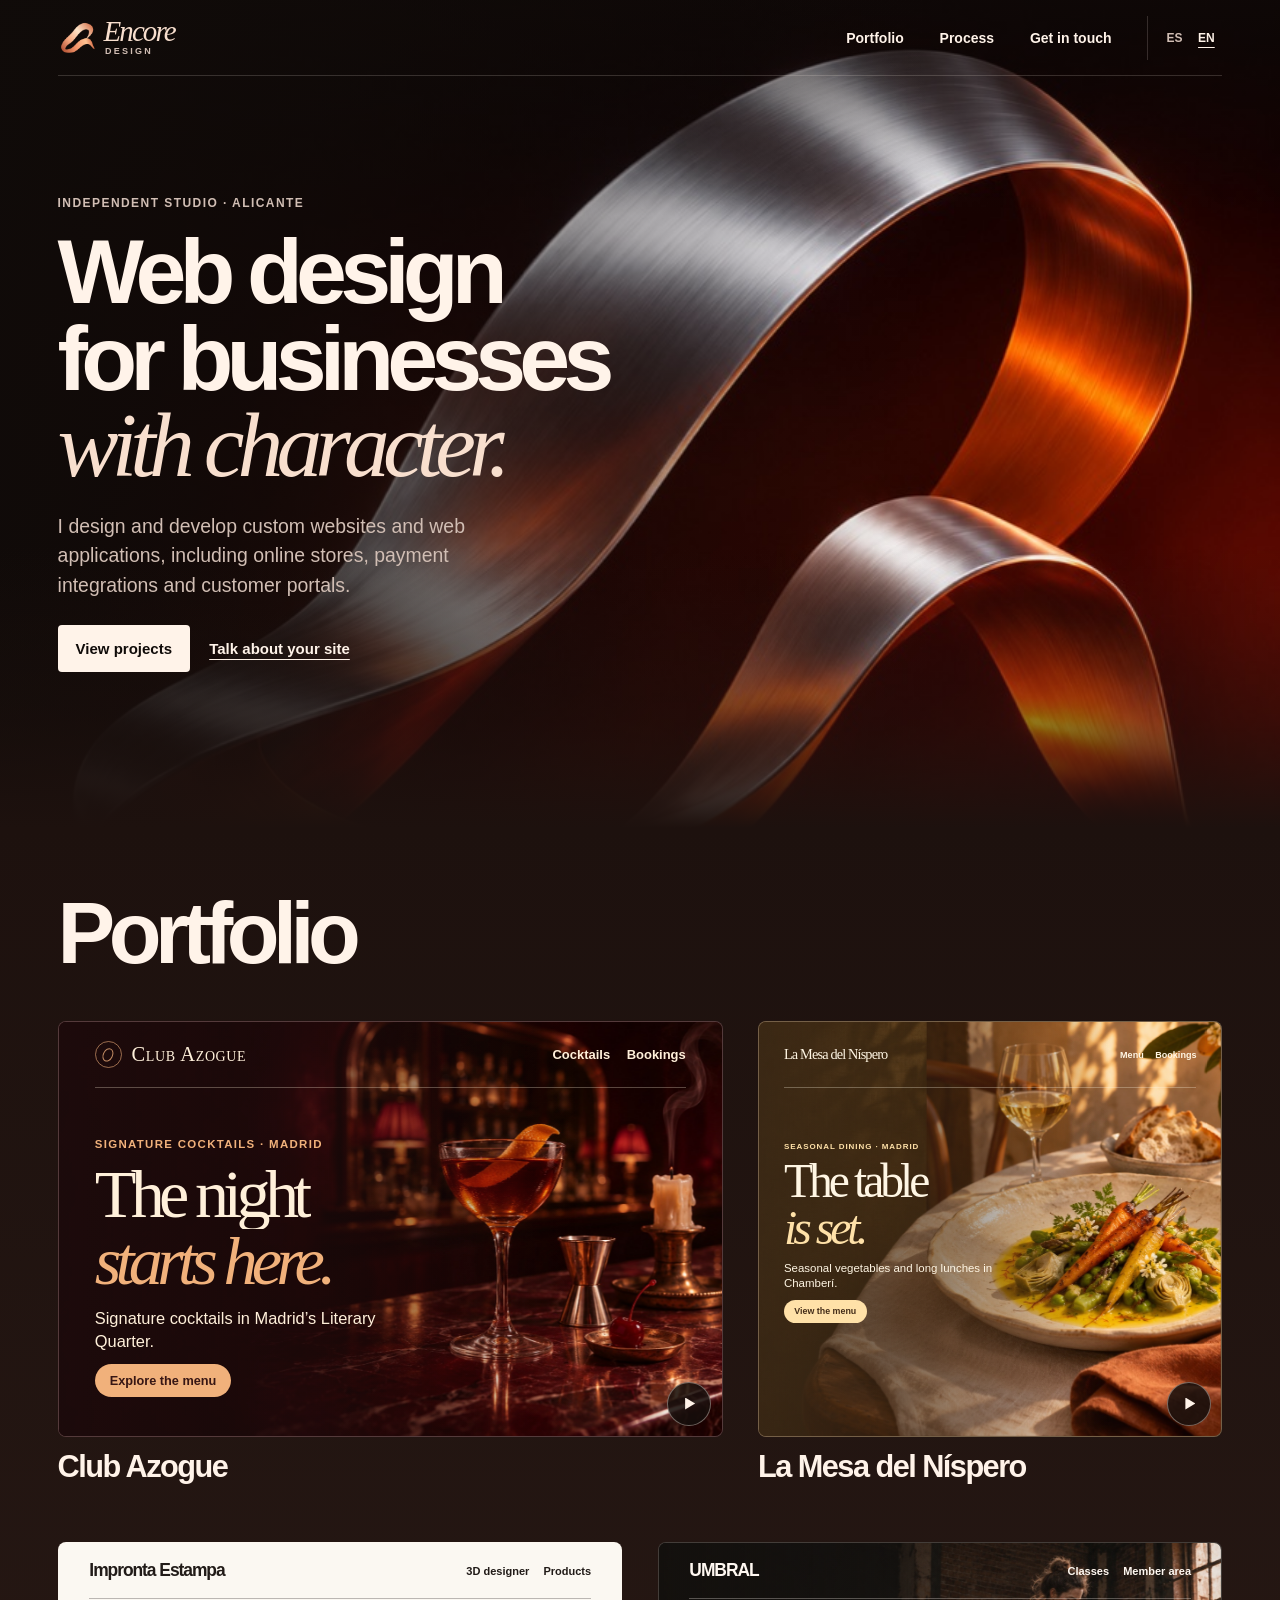
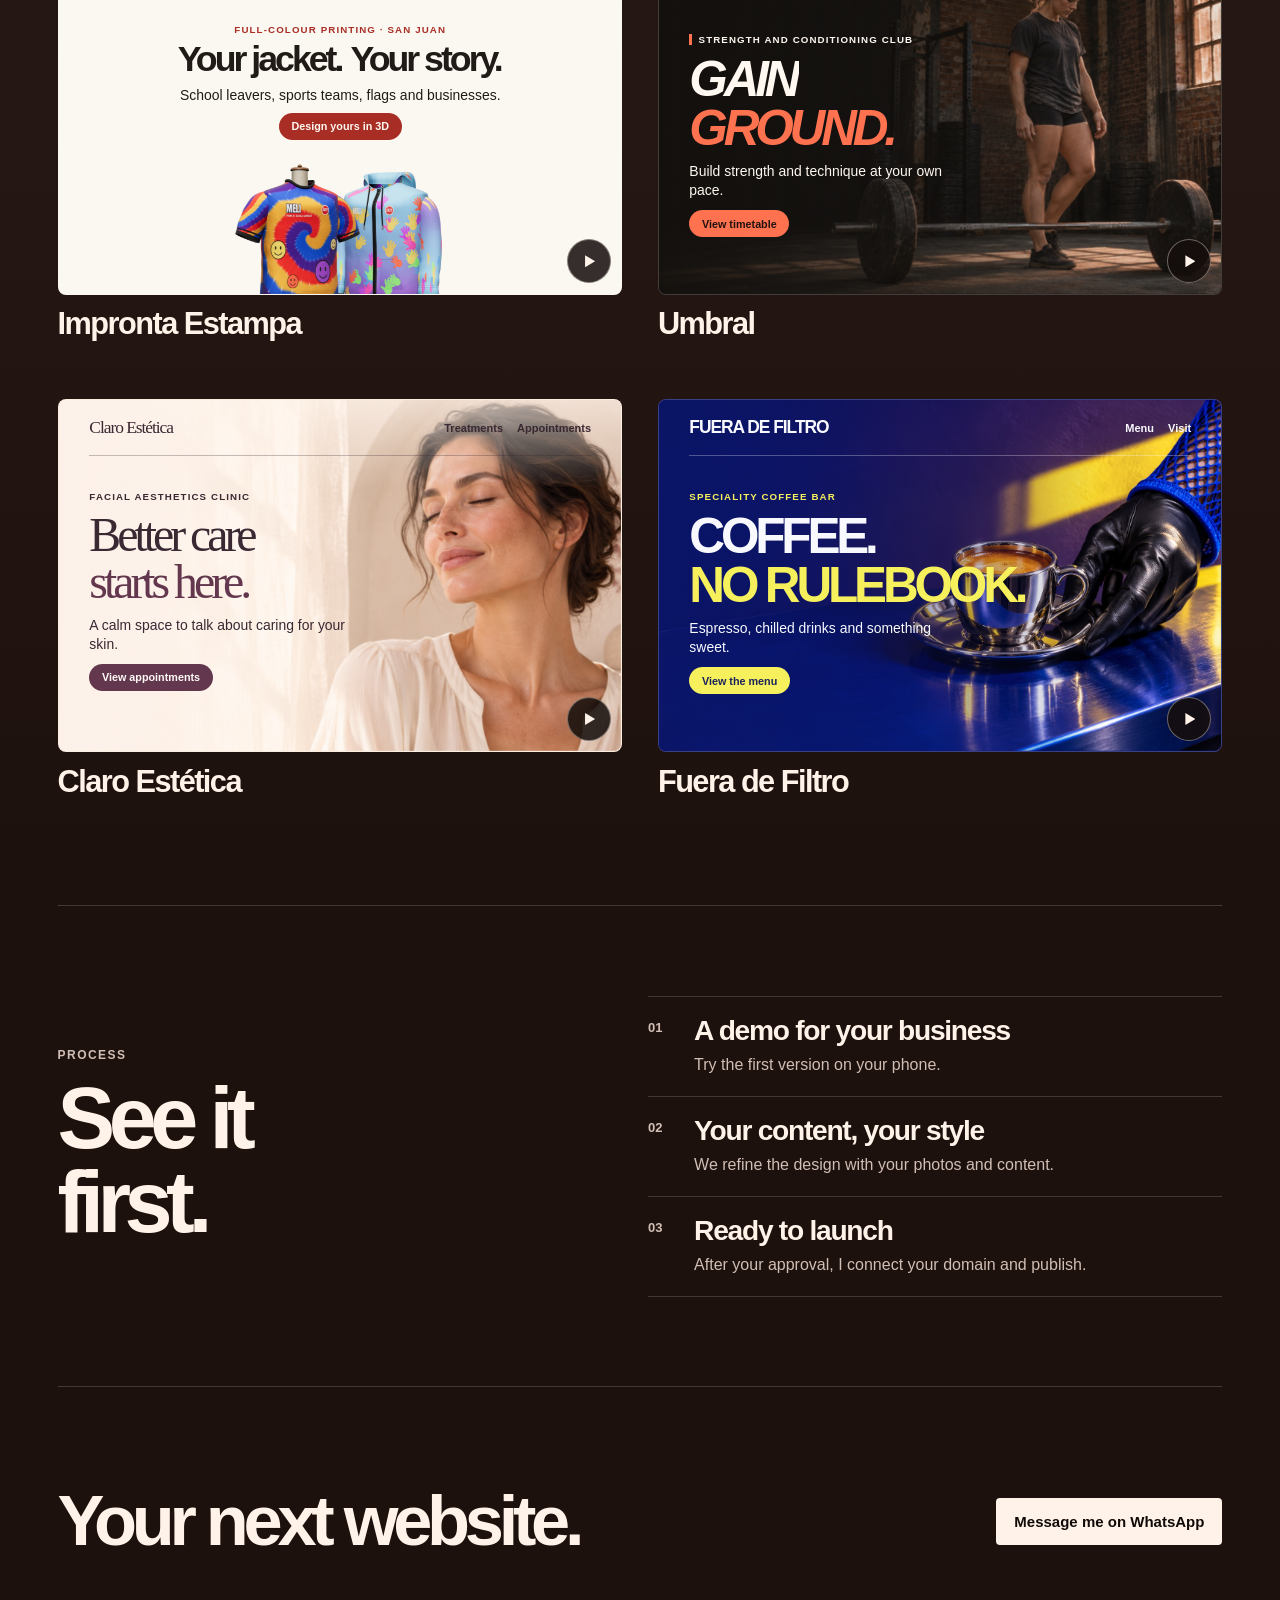
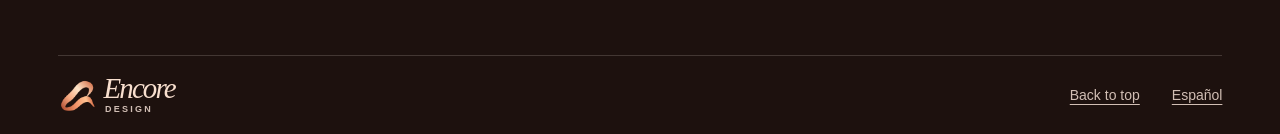
==== commit 17dc0d53: "Restore the copper wordmark in the dark layout" ====
--- a/en/index.html
+++ b/en/index.html
@@ -18,7 +18,7 @@
   <title>Encore Design | Web design studio in Alicante</title>
   <link rel="alternate" hreflang="es" href="https://encore-design.coyoti-trading.chatgpt.site/">
   <link rel="alternate" hreflang="en" href="https://encore-design.coyoti-trading.chatgpt.site/en/">
-  <link rel="icon" type="image/png" sizes="96x96" href="../assets/encore-favicon-mono.png">
+  <link rel="icon" type="image/png" sizes="96x96" href="../assets/encore-favicon.png">
   <link rel="stylesheet" href="../portfolio.css">
   <link rel="stylesheet" href="../proyectos/intro-motion.css">
   <script src="../studio.js" defer></script>
@@ -29,7 +29,8 @@
   <div class="launch" id="top">
     <header class="masthead shell">
       <a class="wordmark" href="../en/" aria-label="Encore Design">
-        <span class="wordmark-name">Encore</span> <span class="wordmark-label">Design</span>
+        <span class="mark" aria-hidden="true"></span>
+        <span class="wordmark-type"><span class="wordmark-name">Encore</span> <span class="wordmark-label">Design</span></span>
       </a>
       <div class="masthead-actions">
         <nav class="primary-nav" aria-label="Main navigation">
@@ -207,7 +208,8 @@
   <footer class="site-footer">
     <div class="shell">
       <a class="wordmark" href="../en/" aria-label="Encore Design">
-        <span class="wordmark-name">Encore</span> <span class="wordmark-label">Design</span>
+        <span class="mark" aria-hidden="true"></span>
+        <span class="wordmark-type"><span class="wordmark-name">Encore</span> <span class="wordmark-label">Design</span></span>
       </a>
       <div class="footer-actions">
         <a class="top-link" href="#top">Back to top</a>
--- a/portfolio.css
+++ b/portfolio.css
@@ -3,8 +3,10 @@
   --back: #100b09;
   --canvas: #1d110e;
   --ink: #fff3e9;
+  --warm-ivory: #f8dfce;
   --muted: #d1beb4;
   --line: #fff0e52b;
+  --display-serif: Georgia, serif;
   --shell: min(100% - clamp(64px, 9vw, 146px), 1320px);
   font-family: "Helvetica Neue", Arial, sans-serif;
   background: var(--canvas);
@@ -23,9 +25,11 @@
 .skip:focus { transform: none; }
 
 .masthead { position: absolute; inset: 0 0 auto; z-index: 2; display: flex; min-height: 76px; align-items: center; justify-content: space-between; gap: 20px; border-bottom: 1px solid var(--line); }
-.wordmark { display: inline-flex; flex: 0 0 auto; align-items: baseline; gap: .23em; font-size: clamp(19px, 2vw, 25px); letter-spacing: -.065em; text-decoration: none; white-space: nowrap; }
-.wordmark-name { font-weight: 760; }
-.wordmark-label { font-weight: 460; }
+.wordmark { display: inline-flex; flex: 0 0 auto; align-items: center; gap: 7px; min-height: 44px; color: var(--warm-ivory); text-decoration: none; white-space: nowrap; }
+.mark { flex: 0 0 auto; width: clamp(30px, 3.2vw, 39px); aspect-ratio: 1; background: url("assets/encore-ribbon.png") center / contain no-repeat; }
+.wordmark-type { display: grid; gap: 4px; }
+.wordmark-name { font: italic 400 clamp(24px, 2.6vw, 29px)/.85 var(--display-serif); letter-spacing: -.067em; }
+.wordmark-label { padding-inline-start: .17em; color: var(--muted); font-size: 9px; font-weight: 700; line-height: 1; letter-spacing: .25em; text-transform: uppercase; }
 .masthead-actions, .primary-nav { display: flex; align-items: center; gap: clamp(15px, 2.8vw, 42px); }
 .primary-nav a { display: inline-flex; min-height: 44px; align-items: center; font-size: 14px; font-weight: 620; text-decoration: none; }
 .primary-nav a:hover, .language-switch a:hover { text-decoration: underline; text-underline-offset: 5px; }
@@ -46,7 +50,7 @@
 .eyebrow { color: var(--muted); font-size: 12px; font-weight: 690; line-height: 1.4; letter-spacing: .12em; text-transform: uppercase; }
 .hero h1 { margin-top: 17px; font-size: clamp(58px, 7.15vw, 111px); font-weight: 720; line-height: .95; letter-spacing: -.075em; }
 .hero h1 span { display: block; }
-.hero h1 .hero-emphasis { color: #f8dfce; font-family: Georgia, serif; font-style: italic; font-weight: 400; }
+.hero h1 .hero-emphasis { color: var(--warm-ivory); font-family: var(--display-serif); font-style: italic; font-weight: 400; }
 .lede { max-width: 410px; margin-top: 23px; color: var(--muted); font-size: clamp(17px, 1.52vw, 21px); line-height: 1.5; }
 .hero-actions { display: flex; flex-wrap: wrap; align-items: center; gap: 5px clamp(13px, 1.5vw, 24px); margin-top: 25px; }
 .button { display: inline-flex; align-items: center; justify-content: center; width: fit-content; min-height: 47px; border-radius: 4px; font-size: 15px; font-weight: 680; text-decoration: none; }
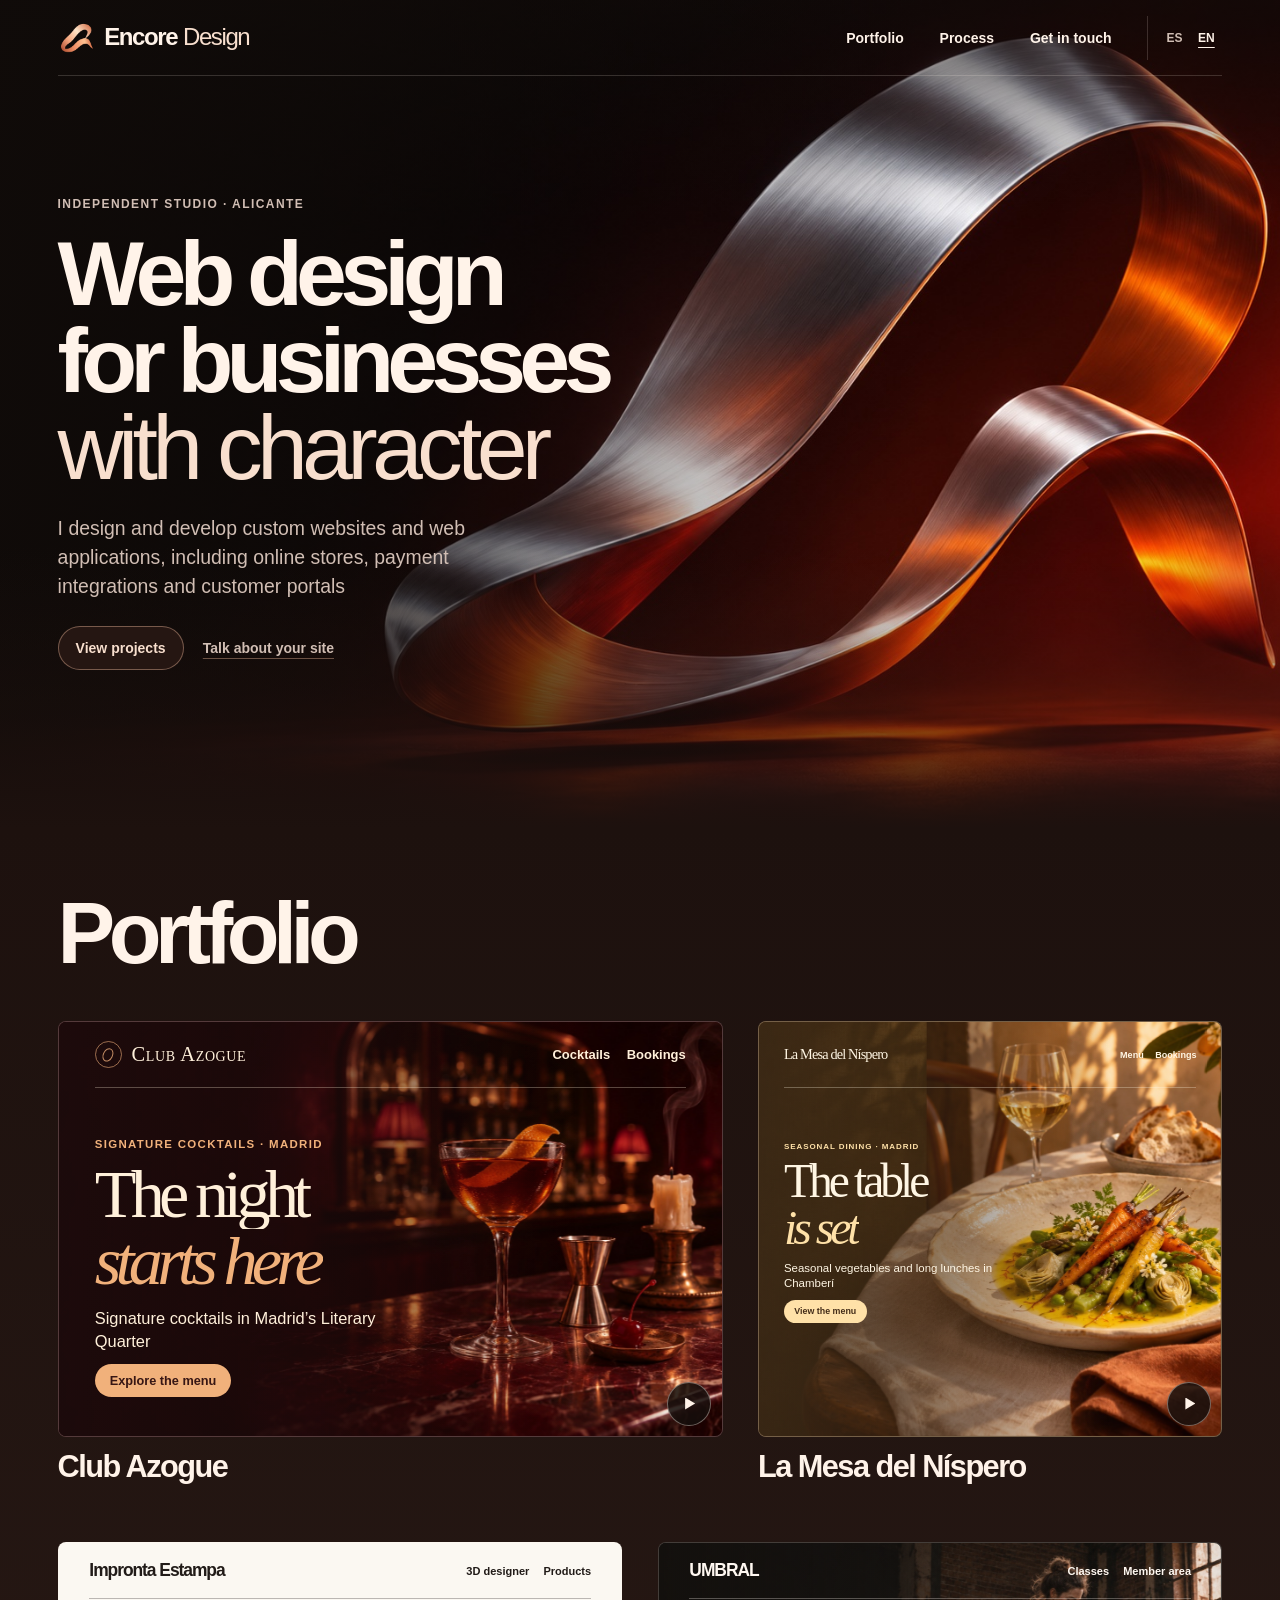
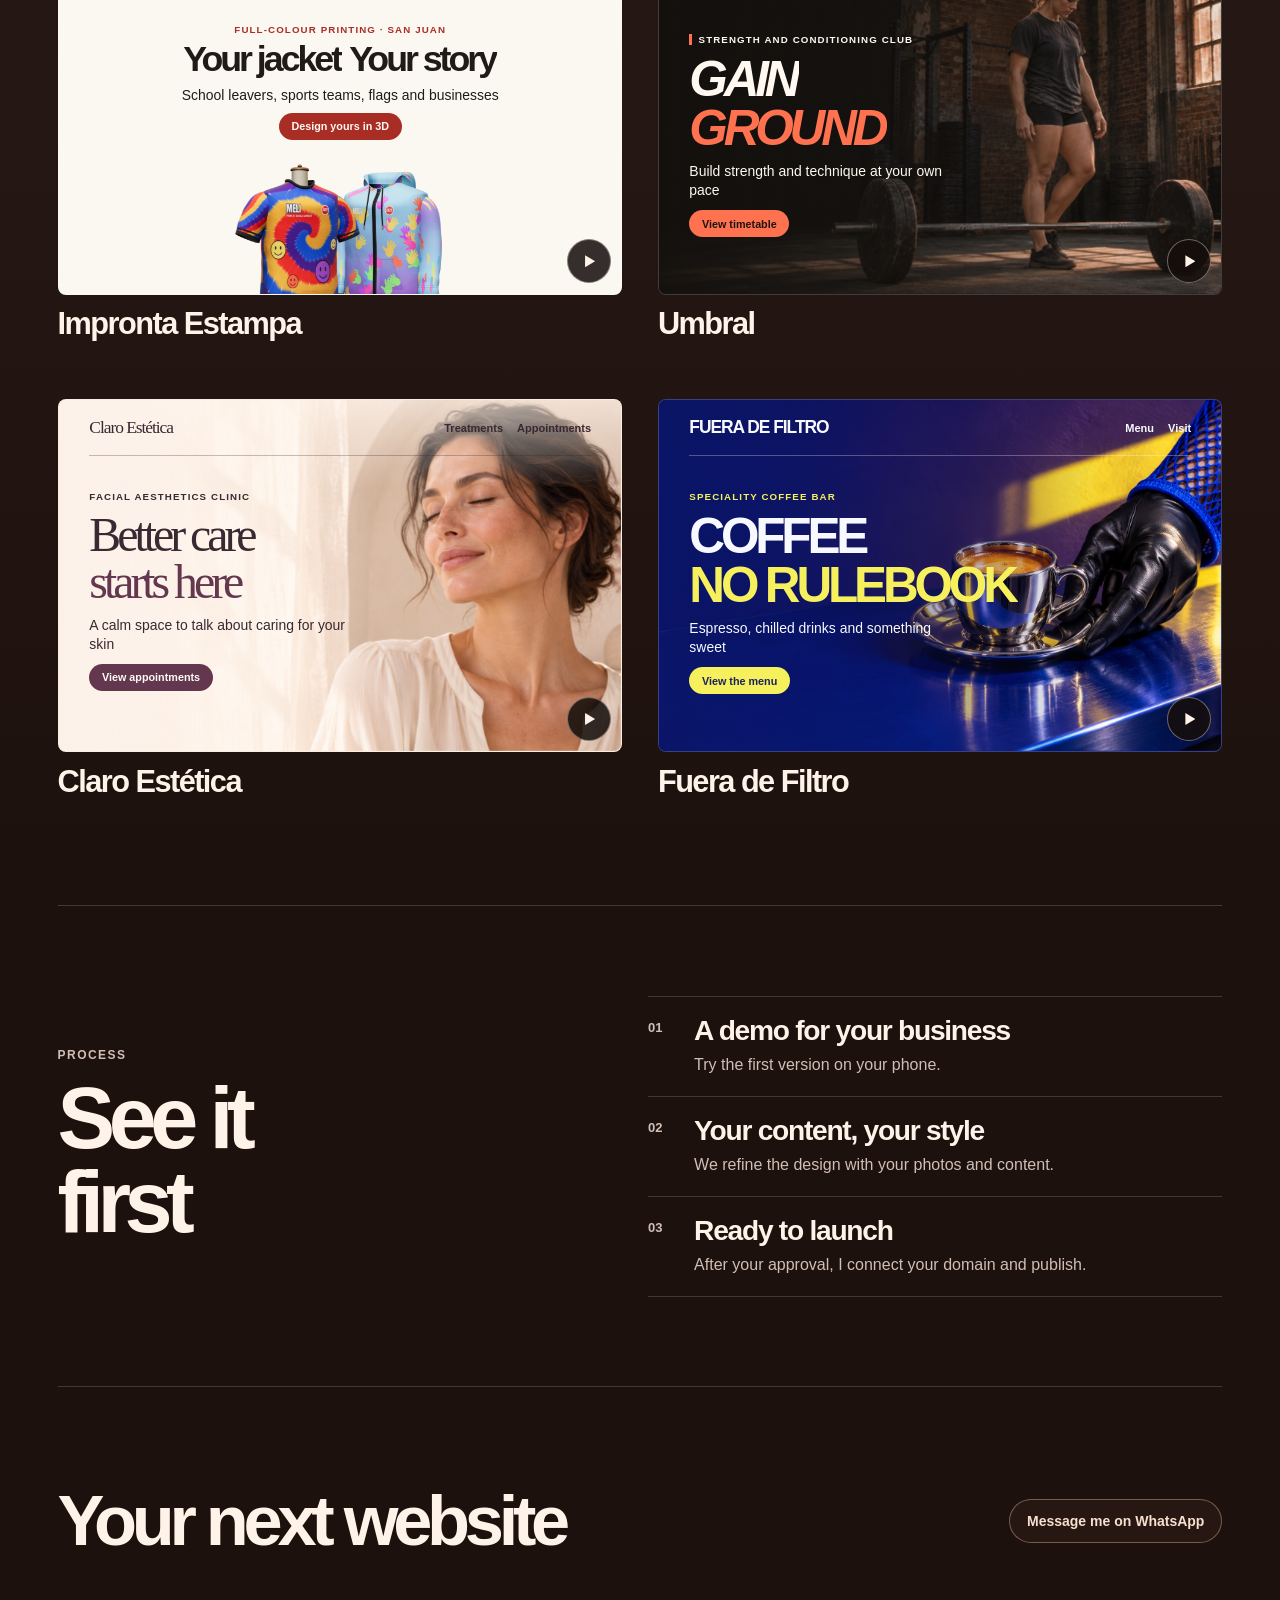
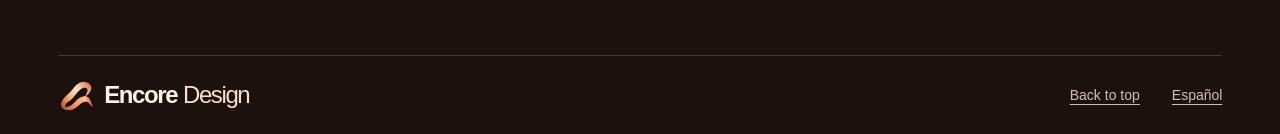
==== commit 8dd68fde: "Soften the homepage buttons and simplify punctuation" ====
--- a/en/index.html
+++ b/en/index.html
@@ -49,8 +49,8 @@
       <section class="hero" aria-labelledby="hero-title">
         <div class="hero-copy shell">
           <p class="eyebrow">Independent studio · Alicante</p>
-          <h1 id="hero-title"><span>Web design</span> <span>for businesses</span> <span class="hero-emphasis">with character.</span></h1>
-          <p class="lede">I design and develop custom websites and web applications, including online stores, payment integrations and customer portals.</p>
+          <h1 id="hero-title"><span>Web design</span> <span>for businesses</span> <span class="hero-emphasis">with character</span></h1>
+          <p class="lede">I design and develop custom websites and web applications, including online stores, payment integrations and customer portals</p>
           <div class="hero-actions">
             <a class="button button-primary" href="#work">View projects</a>
             <a class="button button-secondary" href="#contact">Talk about your site</a>
@@ -75,8 +75,8 @@
                     <div class="mini-bar"><span class="mini-brand"><span class="mini-symbol"></span>Club Azogue</span><span class="mini-nav"><span>Cocktails</span><span>Bookings</span></span></div>
                     <div class="mini-copy">
                       <span class="mini-kicker">Signature cocktails · Madrid</span>
-                      <span class="mini-title"><span class="mini-line"><span>The night</span></span> <span class="mini-line"><span>starts here.</span></span></span>
-                      <span class="mini-lede">Signature cocktails in Madrid’s Literary Quarter.</span>
+                      <span class="mini-title"><span class="mini-line"><span>The night</span></span> <span class="mini-line"><span>starts here</span></span></span>
+                      <span class="mini-lede">Signature cocktails in Madrid’s Literary Quarter</span>
                       <span class="mini-action">Explore the menu</span>
                     </div>
                   </div>
@@ -93,8 +93,8 @@
                     <div class="mini-bar"><span class="mini-brand">La Mesa del Níspero</span><span class="mini-nav"><span>Menu</span><span>Bookings</span></span></div>
                     <div class="mini-copy">
                       <span class="mini-kicker">Seasonal dining · Madrid</span>
-                      <span class="mini-title"><span class="mini-line"><span>The table</span></span> <span class="mini-line"><span>is set.</span></span></span>
-                      <span class="mini-lede">Seasonal vegetables and long lunches in Chamberí.</span>
+                      <span class="mini-title"><span class="mini-line"><span>The table</span></span> <span class="mini-line"><span>is set</span></span></span>
+                      <span class="mini-lede">Seasonal vegetables and long lunches in Chamberí</span>
                       <span class="mini-action">View the menu</span>
                     </div>
                   </div>
@@ -111,8 +111,8 @@
                     <div class="mini-bar"><span class="mini-brand">Impronta Estampa</span><span class="mini-nav"><span>3D designer</span><span>Products</span></span></div>
                     <div class="mini-copy">
                       <span class="mini-kicker">Full-colour printing · San Juan</span>
-                      <span class="mini-title"><span class="mini-line"><span>Your jacket.</span></span> <span class="mini-line"><span>Your story.</span></span></span>
-                      <span class="mini-lede">School leavers, sports teams, flags and businesses.</span>
+                      <span class="mini-title"><span class="mini-line"><span>Your jacket</span></span> <span class="mini-line"><span>Your story</span></span></span>
+                      <span class="mini-lede">School leavers, sports teams, flags and businesses</span>
                       <span class="mini-action">Design yours in 3D</span>
                     </div>
                   </div>
@@ -129,8 +129,8 @@
                     <div class="mini-bar"><span class="mini-brand">Umbral</span><span class="mini-nav"><span>Classes</span><span>Member area</span></span></div>
                     <div class="mini-copy">
                       <span class="mini-kicker">Strength and conditioning club</span>
-                      <span class="mini-title"><span class="mini-line"><span>Gain</span></span> <span class="mini-line"><span>ground.</span></span></span>
-                      <span class="mini-lede">Build strength and technique at your own pace.</span>
+                      <span class="mini-title"><span class="mini-line"><span>Gain</span></span> <span class="mini-line"><span>ground</span></span></span>
+                      <span class="mini-lede">Build strength and technique at your own pace</span>
                       <span class="mini-action">View timetable</span>
                     </div>
                   </div>
@@ -147,8 +147,8 @@
                     <div class="mini-bar"><span class="mini-brand">Claro Estética</span><span class="mini-nav"><span>Treatments</span><span>Appointments</span></span></div>
                     <div class="mini-copy">
                       <span class="mini-kicker">Facial aesthetics clinic</span>
-                      <span class="mini-title"><span class="mini-line"><span>Better care</span></span> <span class="mini-line"><span>starts here.</span></span></span>
-                      <span class="mini-lede">A calm space to talk about caring for your skin.</span>
+                      <span class="mini-title"><span class="mini-line"><span>Better care</span></span> <span class="mini-line"><span>starts here</span></span></span>
+                      <span class="mini-lede">A calm space to talk about caring for your skin</span>
                       <span class="mini-action">View appointments</span>
                     </div>
                   </div>
@@ -165,8 +165,8 @@
                     <div class="mini-bar"><span class="mini-brand">Fuera de Filtro</span><span class="mini-nav"><span>Menu</span><span>Visit</span></span></div>
                     <div class="mini-copy">
                       <span class="mini-kicker">Speciality coffee bar</span>
-                      <span class="mini-title"><span class="mini-line"><span>Coffee.</span></span> <span class="mini-line"><span>No rulebook.</span></span></span>
-                      <span class="mini-lede">Espresso, chilled drinks and something sweet.</span>
+                      <span class="mini-title"><span class="mini-line"><span>Coffee</span></span> <span class="mini-line"><span>No rulebook</span></span></span>
+                      <span class="mini-lede">Espresso, chilled drinks and something sweet</span>
                       <span class="mini-action">View the menu</span>
                     </div>
                   </div>
@@ -183,7 +183,7 @@
         <div class="shell process-layout">
           <div>
             <p class="eyebrow">Process</p>
-            <h2 id="process-title">See it<br>first.</h2>
+            <h2 id="process-title">See it<br>first</h2>
           </div>
           <ol class="process-list" role="list">
             <li><span class="process-step" aria-hidden="true">01</span><h3>A demo for your business</h3><p>Try the first version on your phone.</p></li>
@@ -195,10 +195,10 @@
 
       <section class="contact" id="contact" aria-labelledby="contact-title">
         <div class="shell contact-layout">
-          <h2 id="contact-title">Your next website.</h2>
+          <h2 id="contact-title">Your next website</h2>
           <div class="contact-action">
             <a class="button button-primary" id="contact-link" data-whatsapp-message="Hi, I’d like to talk about a website for my business." hidden>Message me on WhatsApp</a>
-            <p id="contact-note" class="contact-note">Contact details will be available when the site launches.</p>
+            <p id="contact-note" class="contact-note">Contact details will be available when the site launches</p>
           </div>
         </div>
       </section>
--- a/portfolio.css
+++ b/portfolio.css
@@ -6,7 +6,6 @@
   --warm-ivory: #f8dfce;
   --muted: #d1beb4;
   --line: #fff0e52b;
-  --display-serif: Georgia, serif;
   --shell: min(100% - clamp(64px, 9vw, 146px), 1320px);
   font-family: "Helvetica Neue", Arial, sans-serif;
   background: var(--canvas);
@@ -25,11 +24,11 @@
 .skip:focus { transform: none; }
 
 .masthead { position: absolute; inset: 0 0 auto; z-index: 2; display: flex; min-height: 76px; align-items: center; justify-content: space-between; gap: 20px; border-bottom: 1px solid var(--line); }
-.wordmark { display: inline-flex; flex: 0 0 auto; align-items: center; gap: 7px; min-height: 44px; color: var(--warm-ivory); text-decoration: none; white-space: nowrap; }
-.mark { flex: 0 0 auto; width: clamp(30px, 3.2vw, 39px); aspect-ratio: 1; background: url("assets/encore-ribbon.png") center / contain no-repeat; }
-.wordmark-type { display: grid; gap: 4px; }
-.wordmark-name { font: italic 400 clamp(24px, 2.6vw, 29px)/.85 var(--display-serif); letter-spacing: -.067em; }
-.wordmark-label { padding-inline-start: .17em; color: var(--muted); font-size: 9px; font-weight: 700; line-height: 1; letter-spacing: .25em; text-transform: uppercase; }
+.wordmark { display: inline-flex; flex: 0 0 auto; align-items: center; gap: clamp(6px, .75vw, 10px); min-height: 44px; color: var(--ink); text-decoration: none; white-space: nowrap; }
+.mark { flex: 0 0 auto; width: clamp(29px, 3.1vw, 37px); aspect-ratio: 1; background: url("assets/encore-ribbon.png") center / contain no-repeat; }
+.wordmark-type { display: inline-flex; align-items: baseline; gap: .24em; font-size: clamp(19px, 2vw, 24px); line-height: 1.1; letter-spacing: -.058em; }
+.wordmark-name { font-weight: 740; }
+.wordmark-label { color: var(--warm-ivory); font-weight: 460; }
 .masthead-actions, .primary-nav { display: flex; align-items: center; gap: clamp(15px, 2.8vw, 42px); }
 .primary-nav a { display: inline-flex; min-height: 44px; align-items: center; font-size: 14px; font-weight: 620; text-decoration: none; }
 .primary-nav a:hover, .language-switch a:hover { text-decoration: underline; text-underline-offset: 5px; }
@@ -50,14 +49,14 @@
 .eyebrow { color: var(--muted); font-size: 12px; font-weight: 690; line-height: 1.4; letter-spacing: .12em; text-transform: uppercase; }
 .hero h1 { margin-top: 17px; font-size: clamp(58px, 7.15vw, 111px); font-weight: 720; line-height: .95; letter-spacing: -.075em; }
 .hero h1 span { display: block; }
-.hero h1 .hero-emphasis { color: var(--warm-ivory); font-family: var(--display-serif); font-style: italic; font-weight: 400; }
+.hero h1 .hero-emphasis { color: var(--warm-ivory); font-weight: 400; letter-spacing: -.063em; }
 .lede { max-width: 410px; margin-top: 23px; color: var(--muted); font-size: clamp(17px, 1.52vw, 21px); line-height: 1.5; }
 .hero-actions { display: flex; flex-wrap: wrap; align-items: center; gap: 5px clamp(13px, 1.5vw, 24px); margin-top: 25px; }
-.button { display: inline-flex; align-items: center; justify-content: center; width: fit-content; min-height: 47px; border-radius: 4px; font-size: 15px; font-weight: 680; text-decoration: none; }
-.button-primary { padding: 11px 18px; background: var(--ink); color: var(--back); transition: background-color 160ms ease; }
-.button-primary:hover { background: #ead8cb; }
-.button-secondary { text-decoration: underline; text-underline-offset: 5px; }
-.button-secondary:hover { color: var(--muted); }
+.button { display: inline-flex; align-items: center; justify-content: center; width: fit-content; min-height: 44px; border-radius: 999px; font-size: 14px; font-weight: 680; text-decoration: none; }
+.button-primary { padding: 8px 17px; border: 1px solid #edb89b6b; background: #291914db; color: var(--warm-ivory); transition: background-color 160ms ease, border-color 160ms ease; }
+.button-primary:hover { border-color: #edb89bb0; background: #40281f; }
+.button-secondary { color: var(--muted); text-decoration: underline; text-decoration-color: #edb89b66; text-underline-offset: 5px; }
+.button-secondary:hover { color: var(--ink); text-decoration-color: currentColor; }
 
 .gallery { background: linear-gradient(180deg, var(--canvas), #251713 52%, var(--canvas)); }
 .work { padding-block: clamp(34px, 5vw, 75px) clamp(62px, 8.25vw, 120px); }
@@ -205,7 +204,6 @@
 
 @media (max-width: 365px) {
   :root { --shell: calc(100% - 28px); }
-  .hero .button { font-size: 14px; }
   .button-primary { padding-inline: 14px; }
   .masthead-actions { gap: 8px; }
   .primary-nav a { font-size: 12px; }
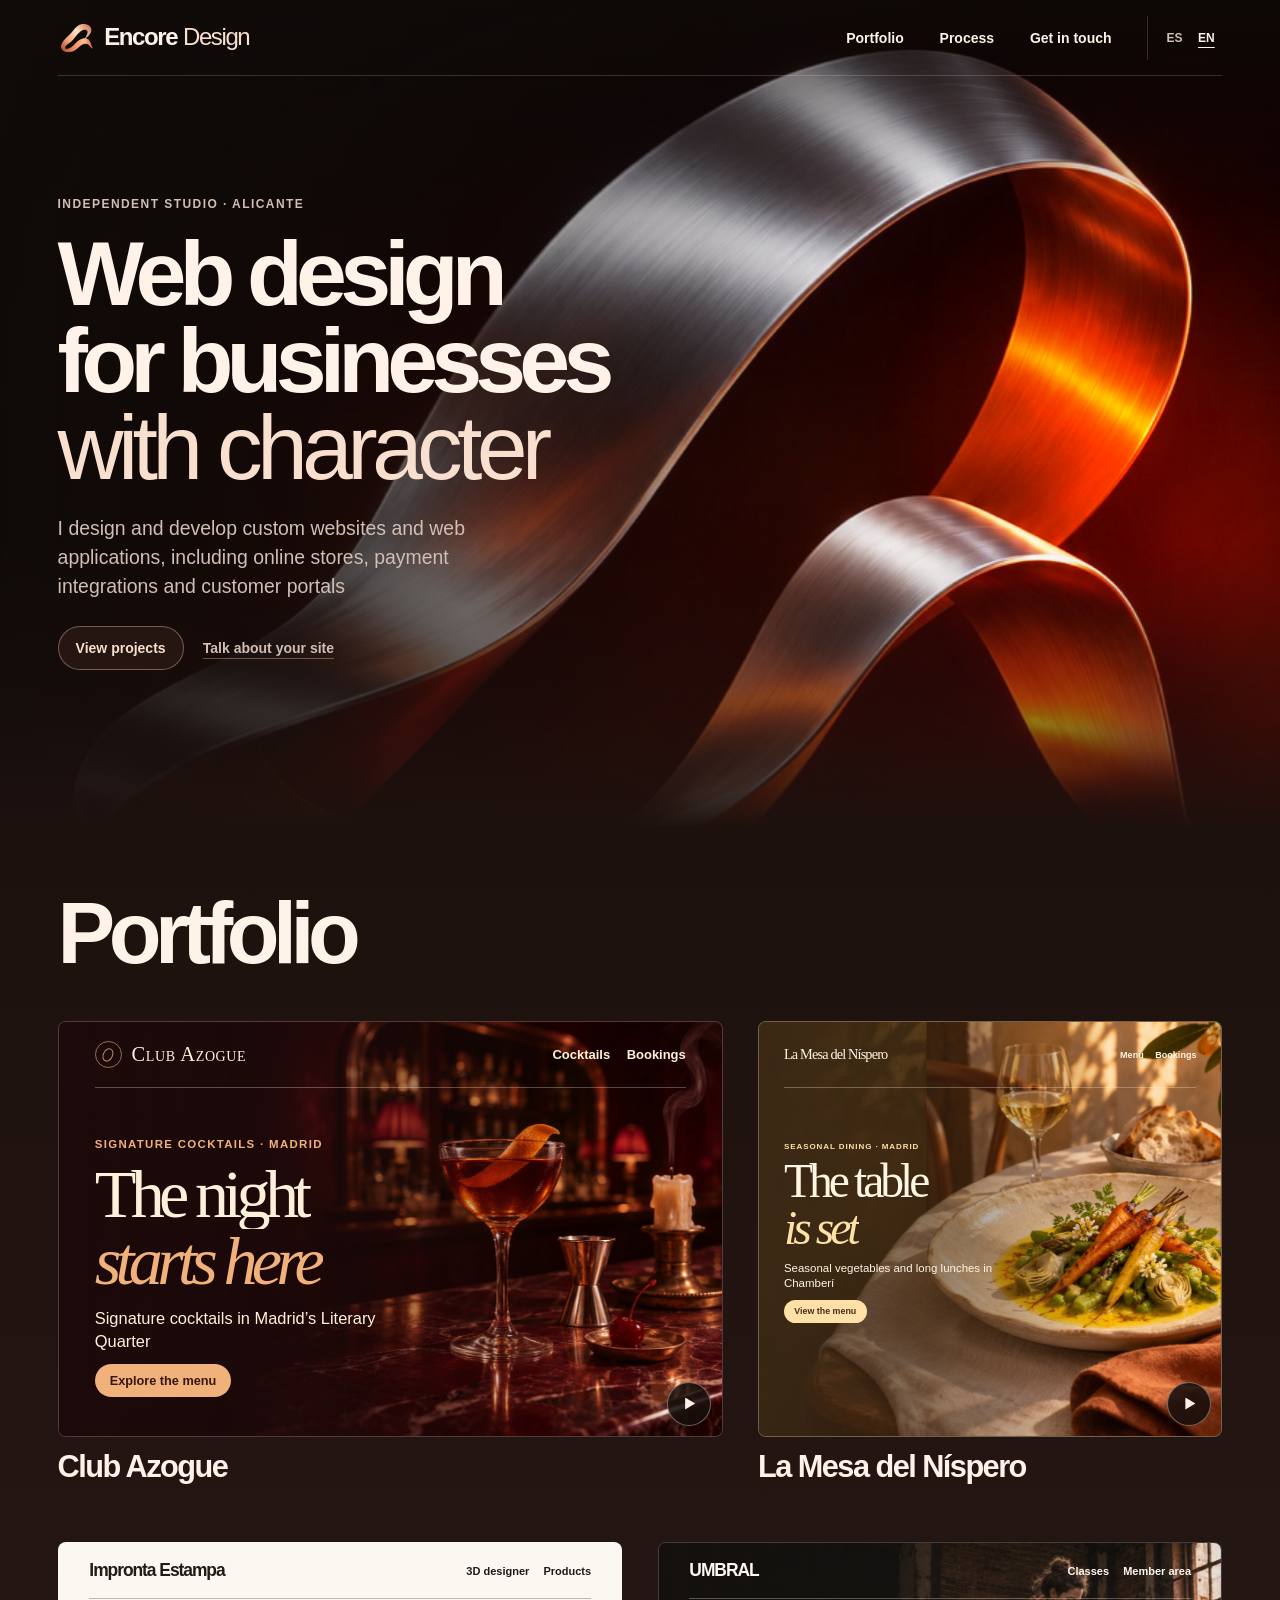
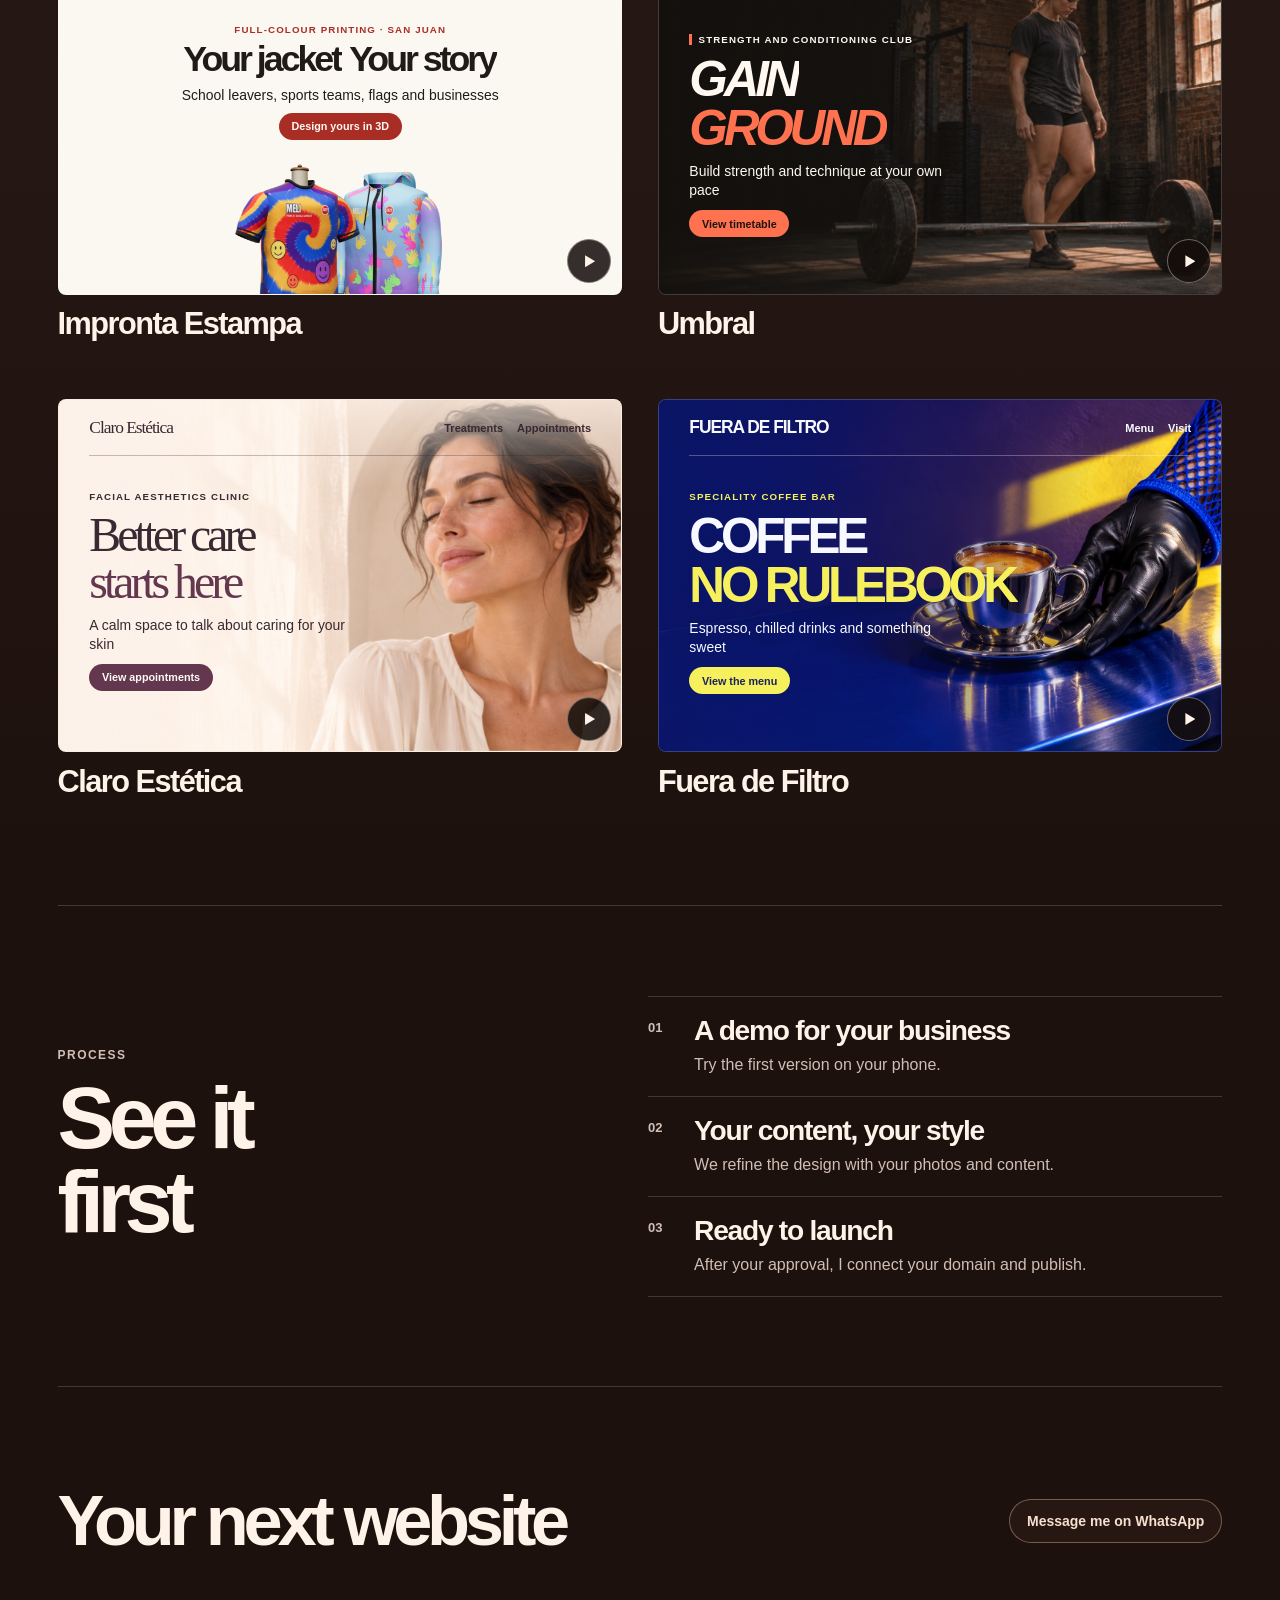
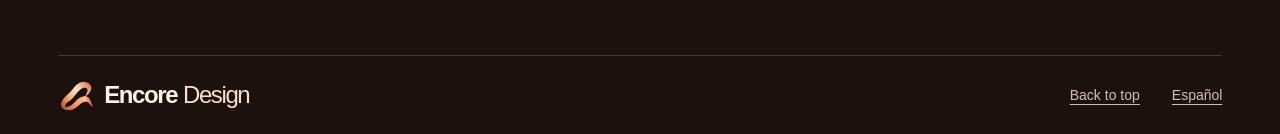
==== commit 67419047: "Sweep the sculpture highlight as the page scrolls" ====
--- a/en/index.html
+++ b/en/index.html
@@ -19,9 +19,9 @@
   <link rel="alternate" hreflang="es" href="https://encore-design.coyoti-trading.chatgpt.site/">
   <link rel="alternate" hreflang="en" href="https://encore-design.coyoti-trading.chatgpt.site/en/">
   <link rel="icon" type="image/png" sizes="96x96" href="../assets/encore-favicon.png">
-  <link rel="stylesheet" href="../portfolio.css">
+  <link rel="stylesheet" href="../portfolio.css?v=2">
   <link rel="stylesheet" href="../proyectos/intro-motion.css">
-  <script src="../studio.js" defer></script>
+  <script src="../studio.js?v=2" defer></script>
   <script src="../portfolio-previews.js" defer></script>
 </head>
 <body>
--- a/portfolio.css
+++ b/portfolio.css
@@ -39,6 +39,23 @@
 .hero { position: relative; isolation: isolate; display: grid; align-items: center; min-height: clamp(620px, 92svh, 860px); overflow: hidden; background: var(--back); }
 .hero-media, .hero::after { position: absolute; z-index: -1; inset: 0; }
 .hero-media img { width: 100%; height: 100%; object-fit: cover; object-position: 59% center; }
+@media (prefers-reduced-motion: no-preference) {
+  .hero-media::after {
+    --glow-mask: radial-gradient(ellipse, black 8%, #000b 30%, transparent 69%);
+    content: "";
+    position: absolute;
+    left: calc(var(--glow-start-x, 86%) - var(--glow-travel, 43%) * var(--glow-progress, 0));
+    top: calc(var(--glow-start-y, 54%) + var(--glow-drop, 16%) * var(--glow-progress, 0));
+    width: clamp(170px, 36vw, 550px);
+    height: 72%;
+    transform: translate(-50%, -50%);
+    -webkit-mask-image: var(--glow-mask);
+    mask-image: var(--glow-mask);
+    -webkit-backdrop-filter: brightness(1.48) saturate(1.14);
+    backdrop-filter: brightness(1.48) saturate(1.14);
+    pointer-events: none;
+  }
+}
 .hero::after {
   content: "";
   background: linear-gradient(0deg, var(--canvas), #1d110e7a 13%, transparent 34%),
@@ -171,8 +188,16 @@
   .hero h1 { margin-top: 14px; font-size: clamp(42px, 12.7vw, 84px); }
   .lede { max-width: 358px; margin-top: 18px; }
   .hero-actions { margin-top: 17px; }
-  .hero-media { inset: auto 0 0; height: clamp(350px, 103vw, 650px); }
+  .hero-media {
+    --glow-start-x: 82%;
+    --glow-travel: 52%;
+    --glow-start-y: 41%;
+    --glow-drop: 29%;
+    inset: auto 0 0;
+    height: clamp(350px, 103vw, 650px);
+  }
   .hero-media img { object-position: center 58%; }
+  .hero-media::after { width: clamp(132px, 46vw, 230px); height: 60%; }
   .hero::after {
     background: linear-gradient(0deg, var(--canvas), transparent 23%),
                 linear-gradient(180deg, var(--back) 29%, #100b09ed 40%, #100b098c 60%, transparent 76%);
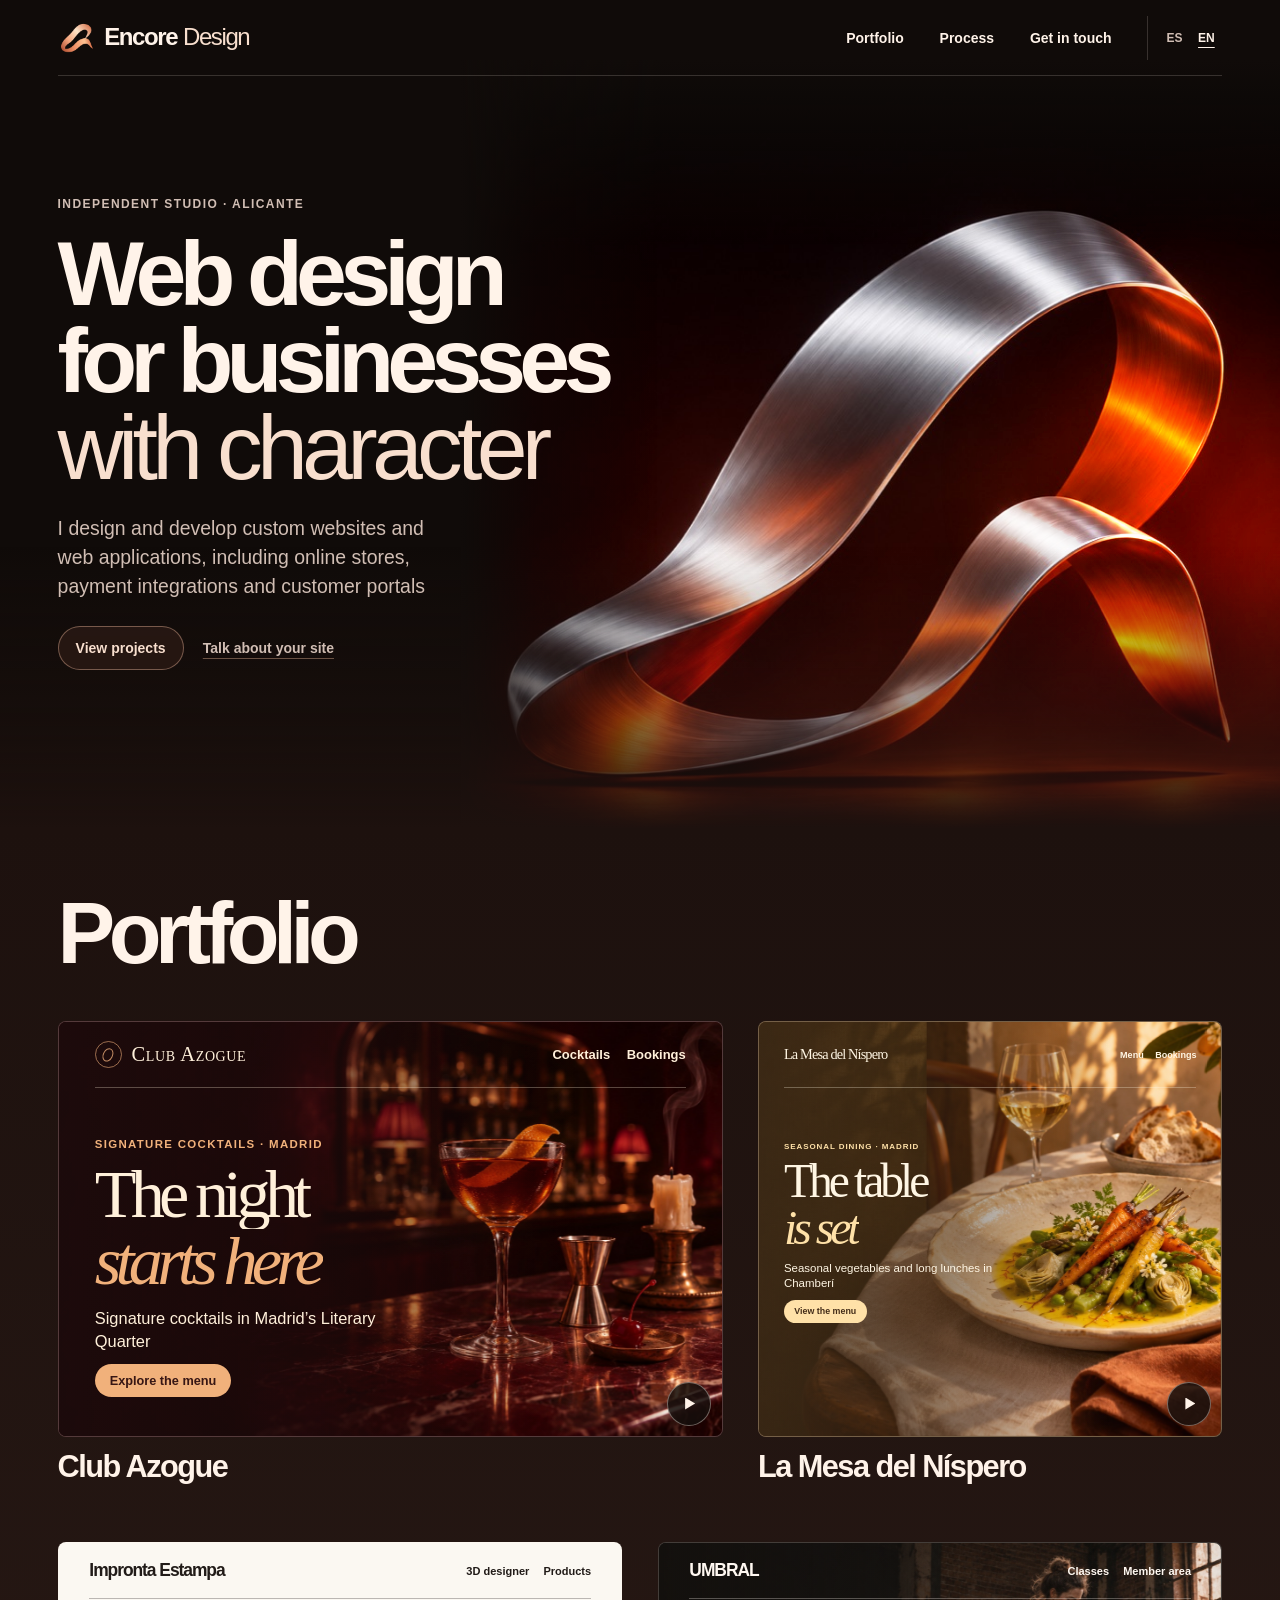
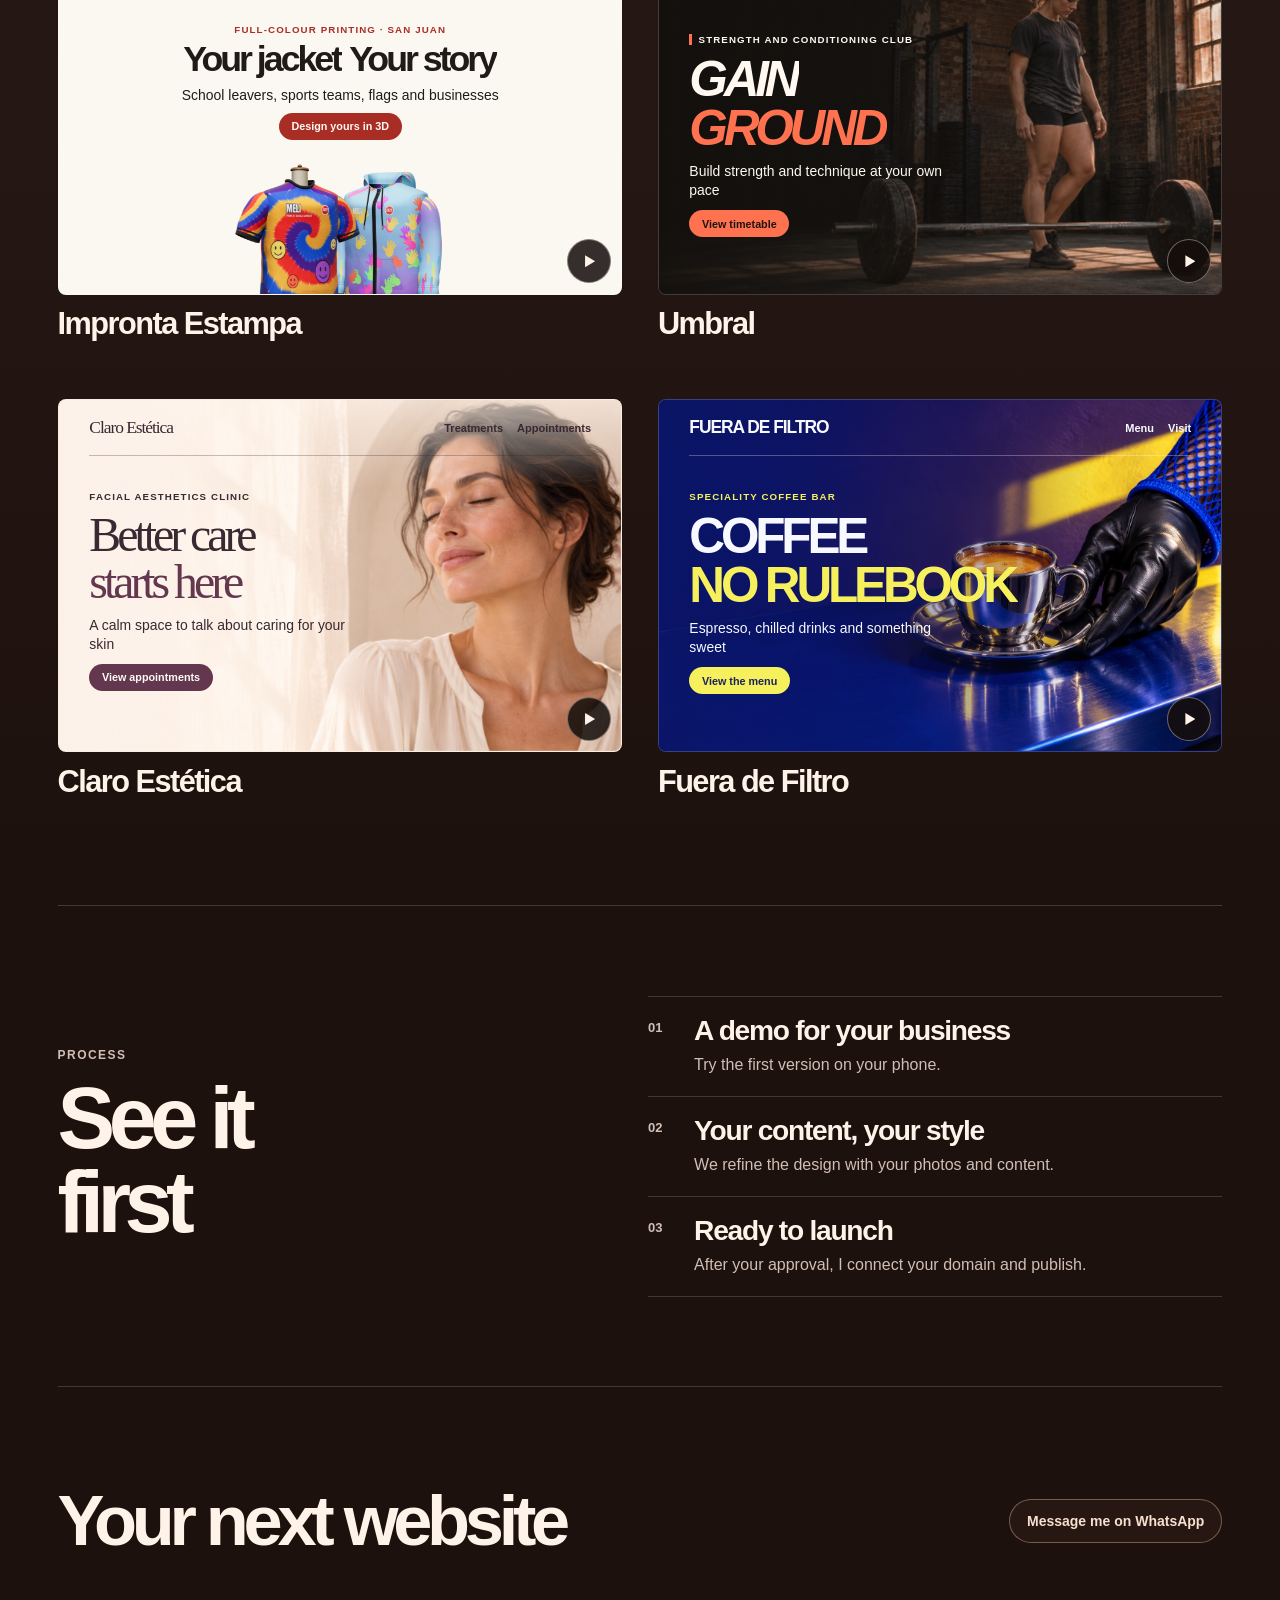
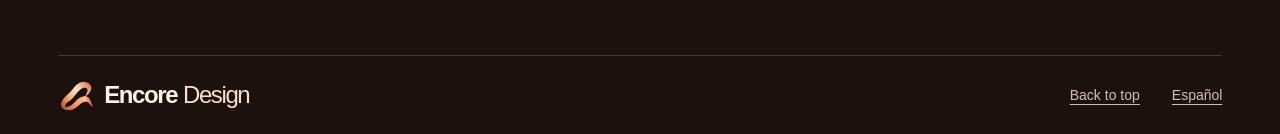
==== commit 2291c651: "Give the hero copy clear space beside the sculpture" ====
--- a/en/index.html
+++ b/en/index.html
@@ -19,7 +19,7 @@
   <link rel="alternate" hreflang="es" href="https://encore-design.coyoti-trading.chatgpt.site/">
   <link rel="alternate" hreflang="en" href="https://encore-design.coyoti-trading.chatgpt.site/en/">
   <link rel="icon" type="image/png" sizes="96x96" href="../assets/encore-favicon.png">
-  <link rel="stylesheet" href="../portfolio.css?v=2">
+  <link rel="stylesheet" href="../portfolio.css?v=3">
   <link rel="stylesheet" href="../proyectos/intro-motion.css">
   <script src="../studio.js?v=2" defer></script>
   <script src="../portfolio-previews.js" defer></script>
--- a/portfolio.css
+++ b/portfolio.css
@@ -37,15 +37,30 @@
 .language-switch span { color: var(--ink); text-decoration: underline; text-underline-offset: 5px; }
 
 .hero { position: relative; isolation: isolate; display: grid; align-items: center; min-height: clamp(620px, 92svh, 860px); overflow: hidden; background: var(--back); }
-.hero-media, .hero::after { position: absolute; z-index: -1; inset: 0; }
-.hero-media img { width: 100%; height: 100%; object-fit: cover; object-position: 59% center; }
+.hero-media {
+  position: absolute;
+  z-index: -1;
+  inset: auto 0 0 max(36%, calc((100% - 1320px) / 2 + 440px));
+  height: min(93%, 60vw);
+  overflow: hidden;
+}
+.hero-media img { width: 100%; height: 100%; object-fit: cover; object-position: right center; }
+.hero-media::before {
+  content: "";
+  position: absolute;
+  z-index: 1;
+  inset: 0;
+  background: linear-gradient(90deg, var(--back), #100b0960 9%, transparent 24%),
+              linear-gradient(180deg, var(--back), transparent 24%);
+  pointer-events: none;
+}
 @media (prefers-reduced-motion: no-preference) {
   .hero-media::after {
     --glow-mask: radial-gradient(ellipse, black 8%, #000b 30%, transparent 69%);
     content: "";
     position: absolute;
-    left: calc(var(--glow-start-x, 86%) - var(--glow-travel, 43%) * var(--glow-progress, 0));
-    top: calc(var(--glow-start-y, 54%) + var(--glow-drop, 16%) * var(--glow-progress, 0));
+    left: calc(var(--glow-start-x, 86%) - var(--glow-travel, 65%) * var(--glow-progress, 0));
+    top: calc(var(--glow-start-y, 54%) + var(--glow-drop, 19%) * var(--glow-progress, 0));
     width: clamp(170px, 36vw, 550px);
     height: 72%;
     transform: translate(-50%, -50%);
@@ -58,16 +73,18 @@
 }
 .hero::after {
   content: "";
-  background: linear-gradient(0deg, var(--canvas), #1d110e7a 13%, transparent 34%),
-              linear-gradient(90deg, #100b09f2, #100b09ba 26%, #100b0955 49%, transparent 73%),
-              linear-gradient(180deg, #100b09ab, transparent 26%);
+  position: absolute;
+  z-index: -1;
+  inset: 0;
+  background: linear-gradient(0deg, var(--canvas), #1d110e7a 13%, transparent 34%);
+  pointer-events: none;
 }
 .hero-copy { padding-block: clamp(132px, 12vw, 192px) clamp(70px, 9vw, 128px); }
 .eyebrow { color: var(--muted); font-size: 12px; font-weight: 690; line-height: 1.4; letter-spacing: .12em; text-transform: uppercase; }
 .hero h1 { margin-top: 17px; font-size: clamp(58px, 7.15vw, 111px); font-weight: 720; line-height: .95; letter-spacing: -.075em; }
 .hero h1 span { display: block; }
 .hero h1 .hero-emphasis { color: var(--warm-ivory); font-weight: 400; letter-spacing: -.063em; }
-.lede { max-width: 410px; margin-top: 23px; color: var(--muted); font-size: clamp(17px, 1.52vw, 21px); line-height: 1.5; }
+.lede { max-width: min(410px, 30vw); margin-top: 23px; color: var(--muted); font-size: clamp(17px, 1.52vw, 21px); line-height: 1.5; }
 .hero-actions { display: flex; flex-wrap: wrap; align-items: center; gap: 5px clamp(13px, 1.5vw, 24px); margin-top: 25px; }
 .button { display: inline-flex; align-items: center; justify-content: center; width: fit-content; min-height: 44px; border-radius: 999px; font-size: 14px; font-weight: 680; text-decoration: none; }
 .button-primary { padding: 8px 17px; border: 1px solid #edb89b6b; background: #291914db; color: var(--warm-ivory); transition: background-color 160ms ease, border-color 160ms ease; }
@@ -184,7 +201,7 @@
   .primary-nav a { font-size: 13px; }
   .language-switch { padding-inline-start: 6px; }
   .hero { align-items: start; min-height: 0; }
-  .hero-copy { padding-block: clamp(105px, 17vw, 135px) clamp(207px, 66vw, 370px); }
+  .hero-copy { padding-block: clamp(105px, 17vw, 135px) 0; }
   .hero h1 { margin-top: 14px; font-size: clamp(42px, 12.7vw, 84px); }
   .lede { max-width: 358px; margin-top: 18px; }
   .hero-actions { margin-top: 17px; }
@@ -193,16 +210,15 @@
     --glow-travel: 52%;
     --glow-start-y: 41%;
     --glow-drop: 29%;
-    inset: auto 0 0;
-    height: clamp(350px, 103vw, 650px);
+    position: relative;
+    inset: auto;
+    height: clamp(310px, 86vw, 560px);
+    margin-top: clamp(12px, 4vw, 26px);
   }
-  .hero-media img { object-position: center 58%; }
+  .hero-media img { object-position: center 65%; }
+  .hero-media::before { background: linear-gradient(180deg, var(--back), transparent 17%); }
   .hero-media::after { width: clamp(132px, 46vw, 230px); height: 60%; }
-  .hero::after {
-    background: linear-gradient(0deg, var(--canvas), transparent 23%),
-                linear-gradient(180deg, var(--back) 29%, #100b09ed 40%, #100b098c 60%, transparent 76%);
-  }
-  .hero .button-secondary { text-shadow: 0 1px 5px var(--back); }
+  .hero::after { background: linear-gradient(0deg, var(--canvas), transparent 19%); }
   .process-layout, .work-grid { grid-template-columns: 1fr; }
   .work-grid { gap: 34px; margin-top: 25px; }
   .project-stage { aspect-ratio: 4 / 3; }
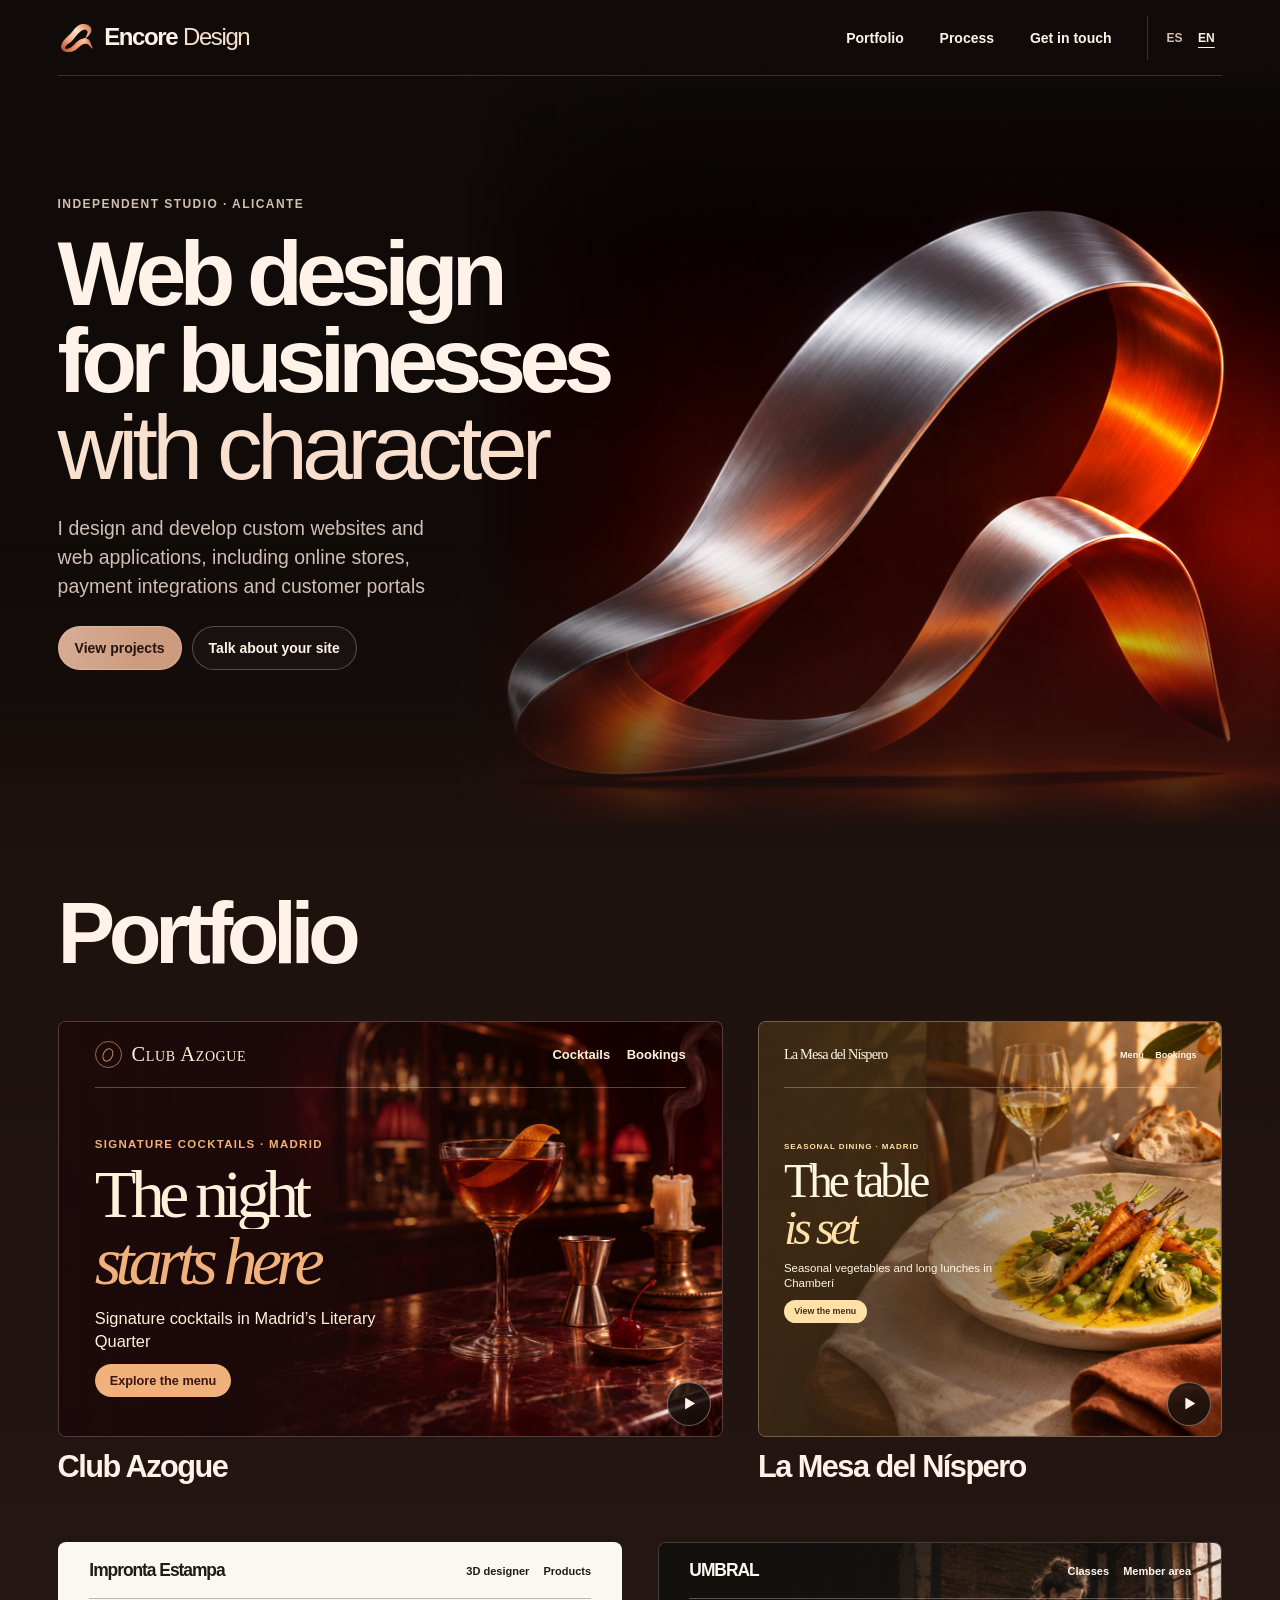
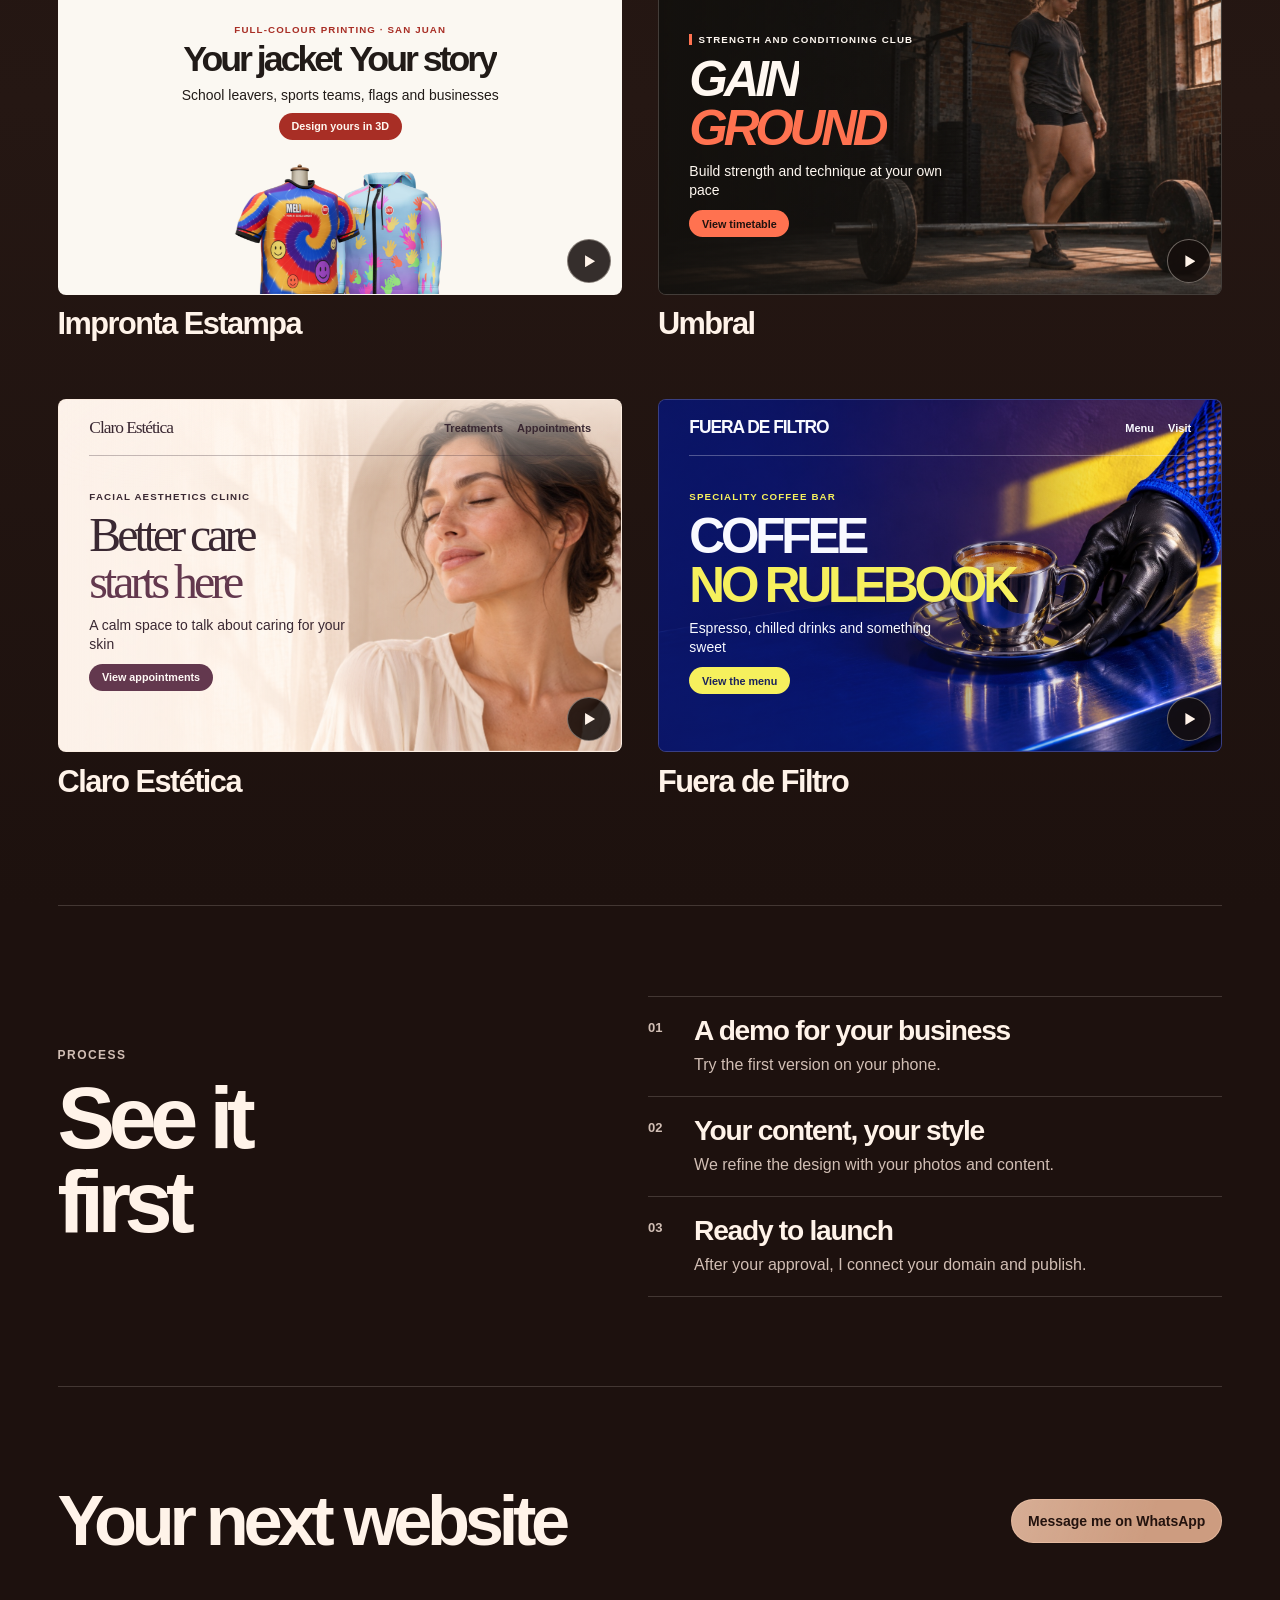
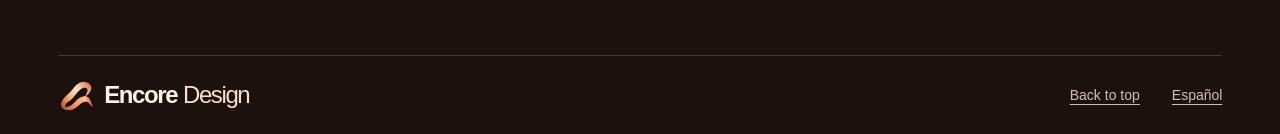
==== commit 96e71e50: "Refine the homepage buttons with a copper finish" ====
--- a/en/index.html
+++ b/en/index.html
@@ -19,7 +19,7 @@
   <link rel="alternate" hreflang="es" href="https://encore-design.coyoti-trading.chatgpt.site/">
   <link rel="alternate" hreflang="en" href="https://encore-design.coyoti-trading.chatgpt.site/en/">
   <link rel="icon" type="image/png" sizes="96x96" href="../assets/encore-favicon.png">
-  <link rel="stylesheet" href="../portfolio.css?v=3">
+  <link rel="stylesheet" href="../portfolio.css?v=4">
   <link rel="stylesheet" href="../proyectos/intro-motion.css">
   <script src="../studio.js?v=2" defer></script>
   <script src="../portfolio-previews.js" defer></script>
--- a/portfolio.css
+++ b/portfolio.css
@@ -85,12 +85,32 @@
 .hero h1 span { display: block; }
 .hero h1 .hero-emphasis { color: var(--warm-ivory); font-weight: 400; letter-spacing: -.063em; }
 .lede { max-width: min(410px, 30vw); margin-top: 23px; color: var(--muted); font-size: clamp(17px, 1.52vw, 21px); line-height: 1.5; }
-.hero-actions { display: flex; flex-wrap: wrap; align-items: center; gap: 5px clamp(13px, 1.5vw, 24px); margin-top: 25px; }
-.button { display: inline-flex; align-items: center; justify-content: center; width: fit-content; min-height: 44px; border-radius: 999px; font-size: 14px; font-weight: 680; text-decoration: none; }
-.button-primary { padding: 8px 17px; border: 1px solid #edb89b6b; background: #291914db; color: var(--warm-ivory); transition: background-color 160ms ease, border-color 160ms ease; }
-.button-primary:hover { border-color: #edb89bb0; background: #40281f; }
-.button-secondary { color: var(--muted); text-decoration: underline; text-decoration-color: #edb89b66; text-underline-offset: 5px; }
-.button-secondary:hover { color: var(--ink); text-decoration-color: currentColor; }
+.hero-actions { display: flex; flex-wrap: wrap; align-items: center; gap: 9px 10px; margin-top: 25px; }
+.button {
+  display: inline-flex;
+  align-items: center;
+  justify-content: center;
+  width: fit-content;
+  min-height: 44px;
+  padding: 8px 16px;
+  border: 1px solid transparent;
+  border-radius: 999px;
+  font-size: 14px;
+  font-weight: 650;
+  line-height: 1.15;
+  text-decoration: none;
+  transition: background-color 180ms ease, border-color 180ms ease, transform 180ms ease;
+}
+.button-primary {
+  border-color: #f2c8ad8c;
+  background-color: #cd9c80;
+  background-image: linear-gradient(110deg, #fff3e833, transparent 66%);
+  color: #24130e;
+}
+.button-primary:hover { border-color: #f2c8ad; background-color: #e0af91; }
+.button-secondary { border-color: #fff0e543; background: #fff0e507; color: var(--ink); font-weight: 570; }
+.button-secondary:hover { border-color: #e5b89a8c; background: #fff0e514; }
+.button:active { transform: scale(.98); }
 
 .gallery { background: linear-gradient(180deg, var(--canvas), #251713 52%, var(--canvas)); }
 .work { padding-block: clamp(34px, 5vw, 75px) clamp(62px, 8.25vw, 120px); }
@@ -245,7 +265,8 @@
 
 @media (max-width: 365px) {
   :root { --shell: calc(100% - 28px); }
-  .button-primary { padding-inline: 14px; }
+  .hero-actions { column-gap: 8px; }
+  .button { padding-inline: 12px; }
   .masthead-actions { gap: 8px; }
   .primary-nav a { font-size: 12px; }
 }
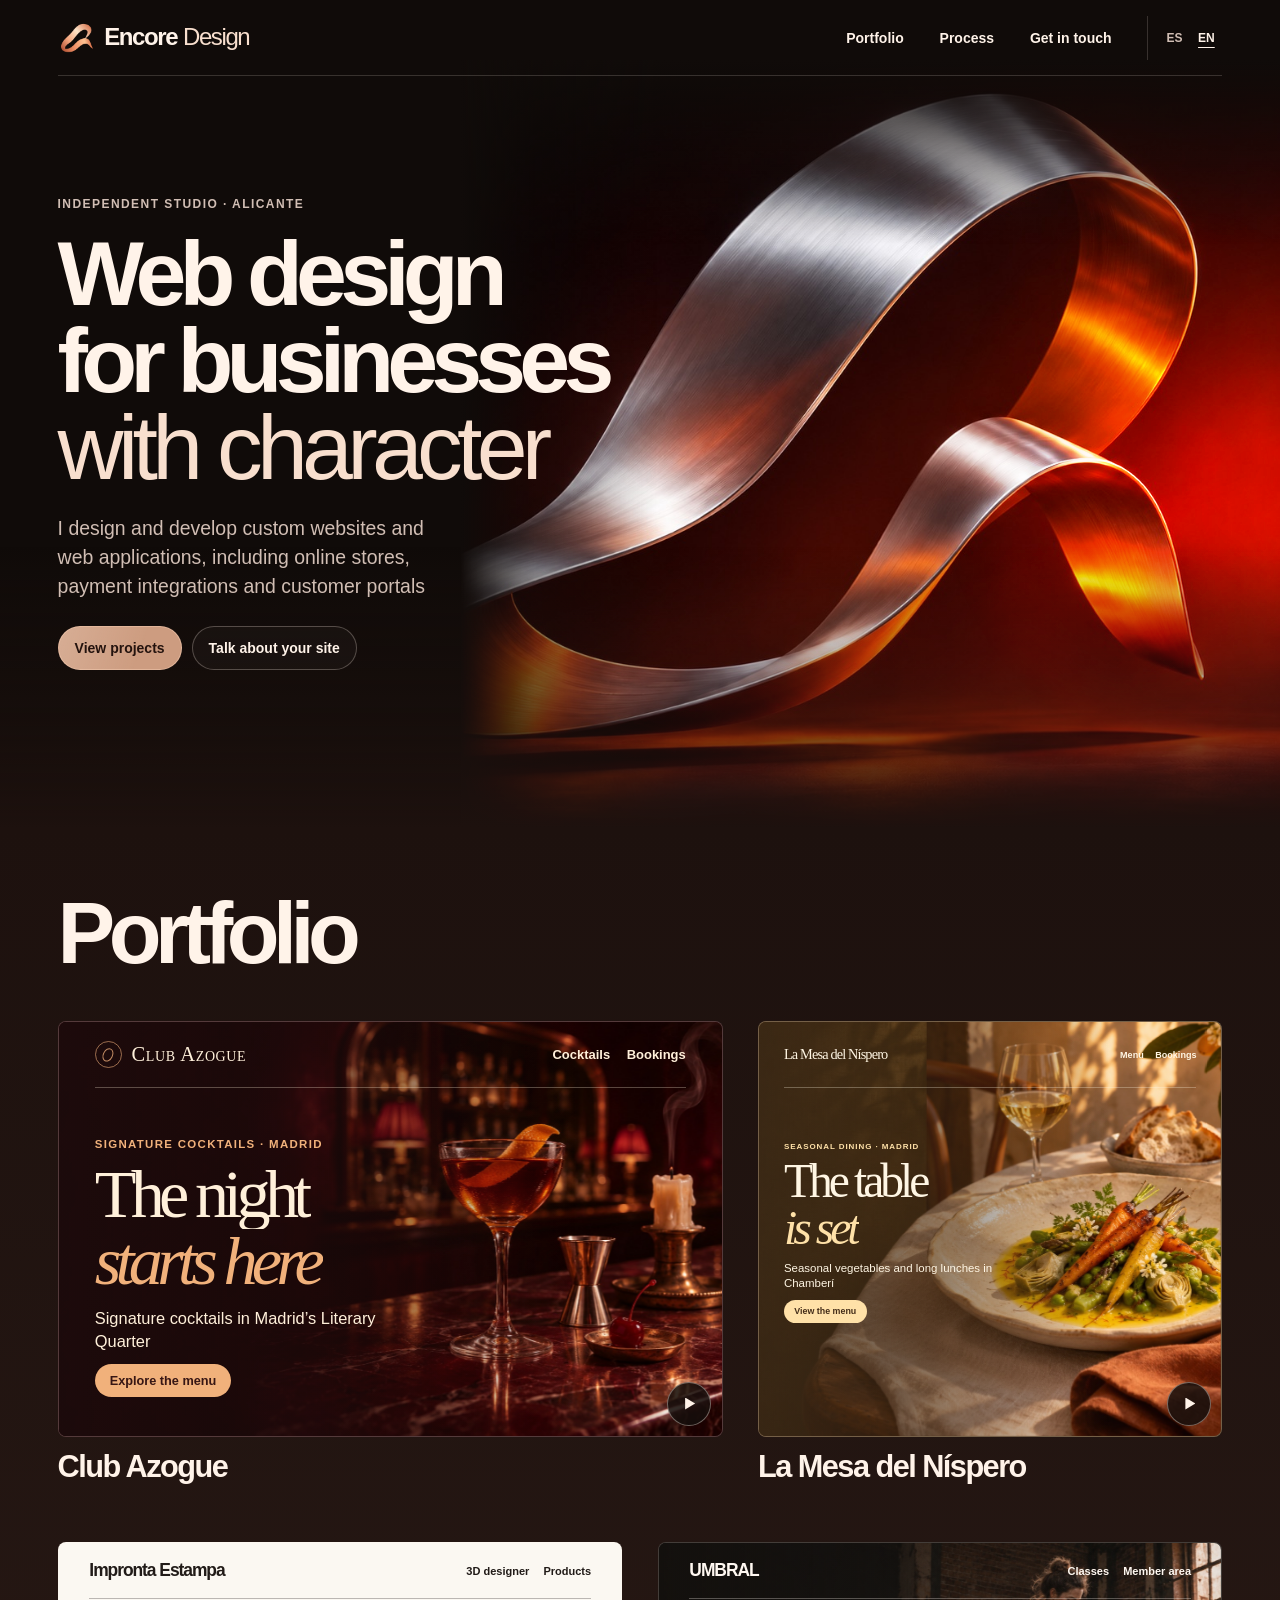
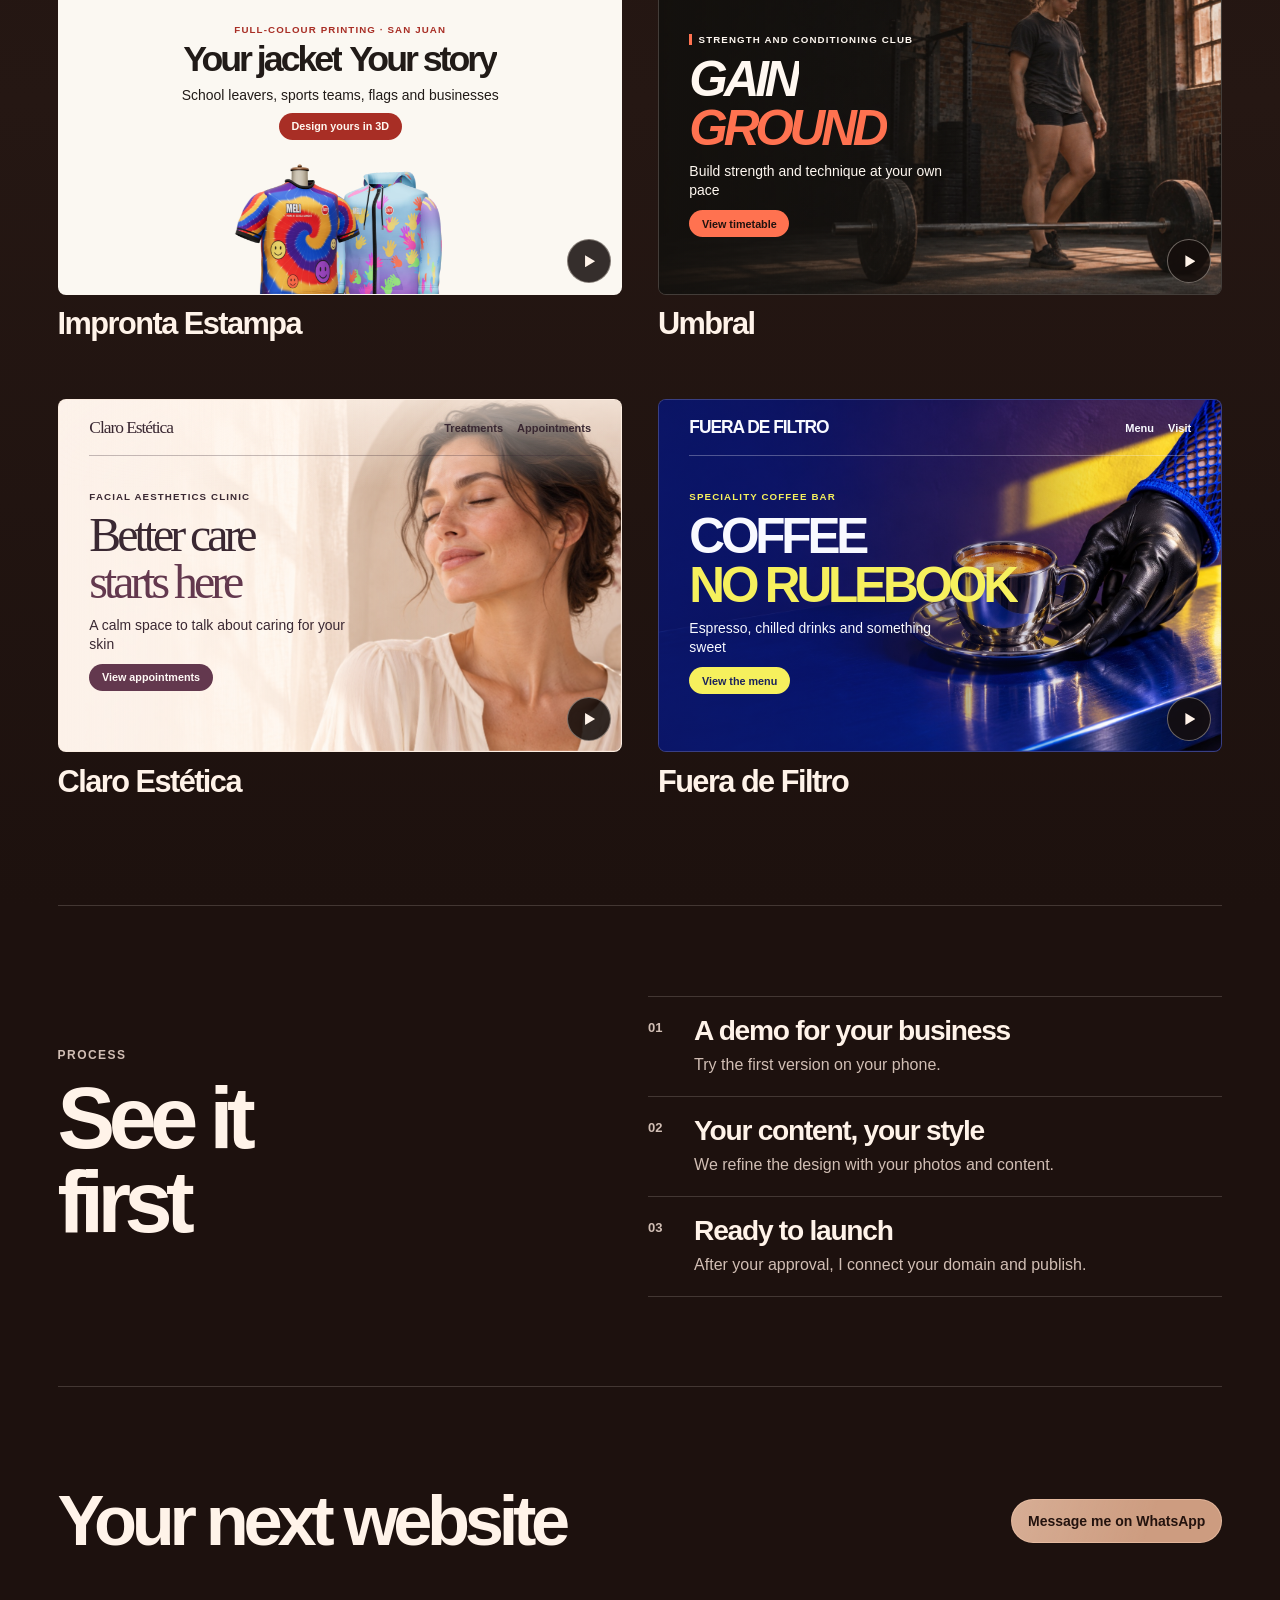
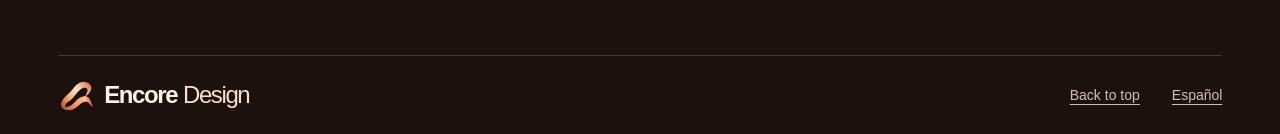
==== commit 2a78731d: "Clear the opening inside the hero sculpture" ====
--- a/en/index.html
+++ b/en/index.html
@@ -12,7 +12,7 @@
   <meta property="og:site_name" content="Encore Design">
   <meta property="og:title" content="Encore Design · Web design for businesses with character">
   <meta property="og:description" content="Custom web design and development. Explore six projects by Encore Design.">
-  <meta property="og:image" content="https://encore-design.coyoti-trading.chatgpt.site/assets/acera-hero.jpg">
+  <meta property="og:image" content="https://encore-design.coyoti-trading.chatgpt.site/assets/encore-hero-sculpture.jpg">
   <meta property="og:image:alt" content="Brushed metal and copper ribbons against a dark backdrop">
   <meta name="twitter:card" content="summary_large_image">
   <title>Encore Design | Web design studio in Alicante</title>
@@ -57,8 +57,8 @@
           </div>
         </div>
         <picture class="hero-media" aria-hidden="true">
-          <source media="(max-width: 760px)" srcset="../assets/encore-hero-movil.jpg" width="880" height="1100">
-          <img src="../assets/acera-hero.jpg" width="1672" height="941" alt="" fetchpriority="high">
+          <source media="(max-width: 760px)" srcset="../assets/encore-hero-sculpture-mobile.jpg" width="880" height="1100">
+          <img src="../assets/encore-hero-sculpture.jpg" width="1672" height="941" alt="" fetchpriority="high">
         </picture>
       </section>
 
